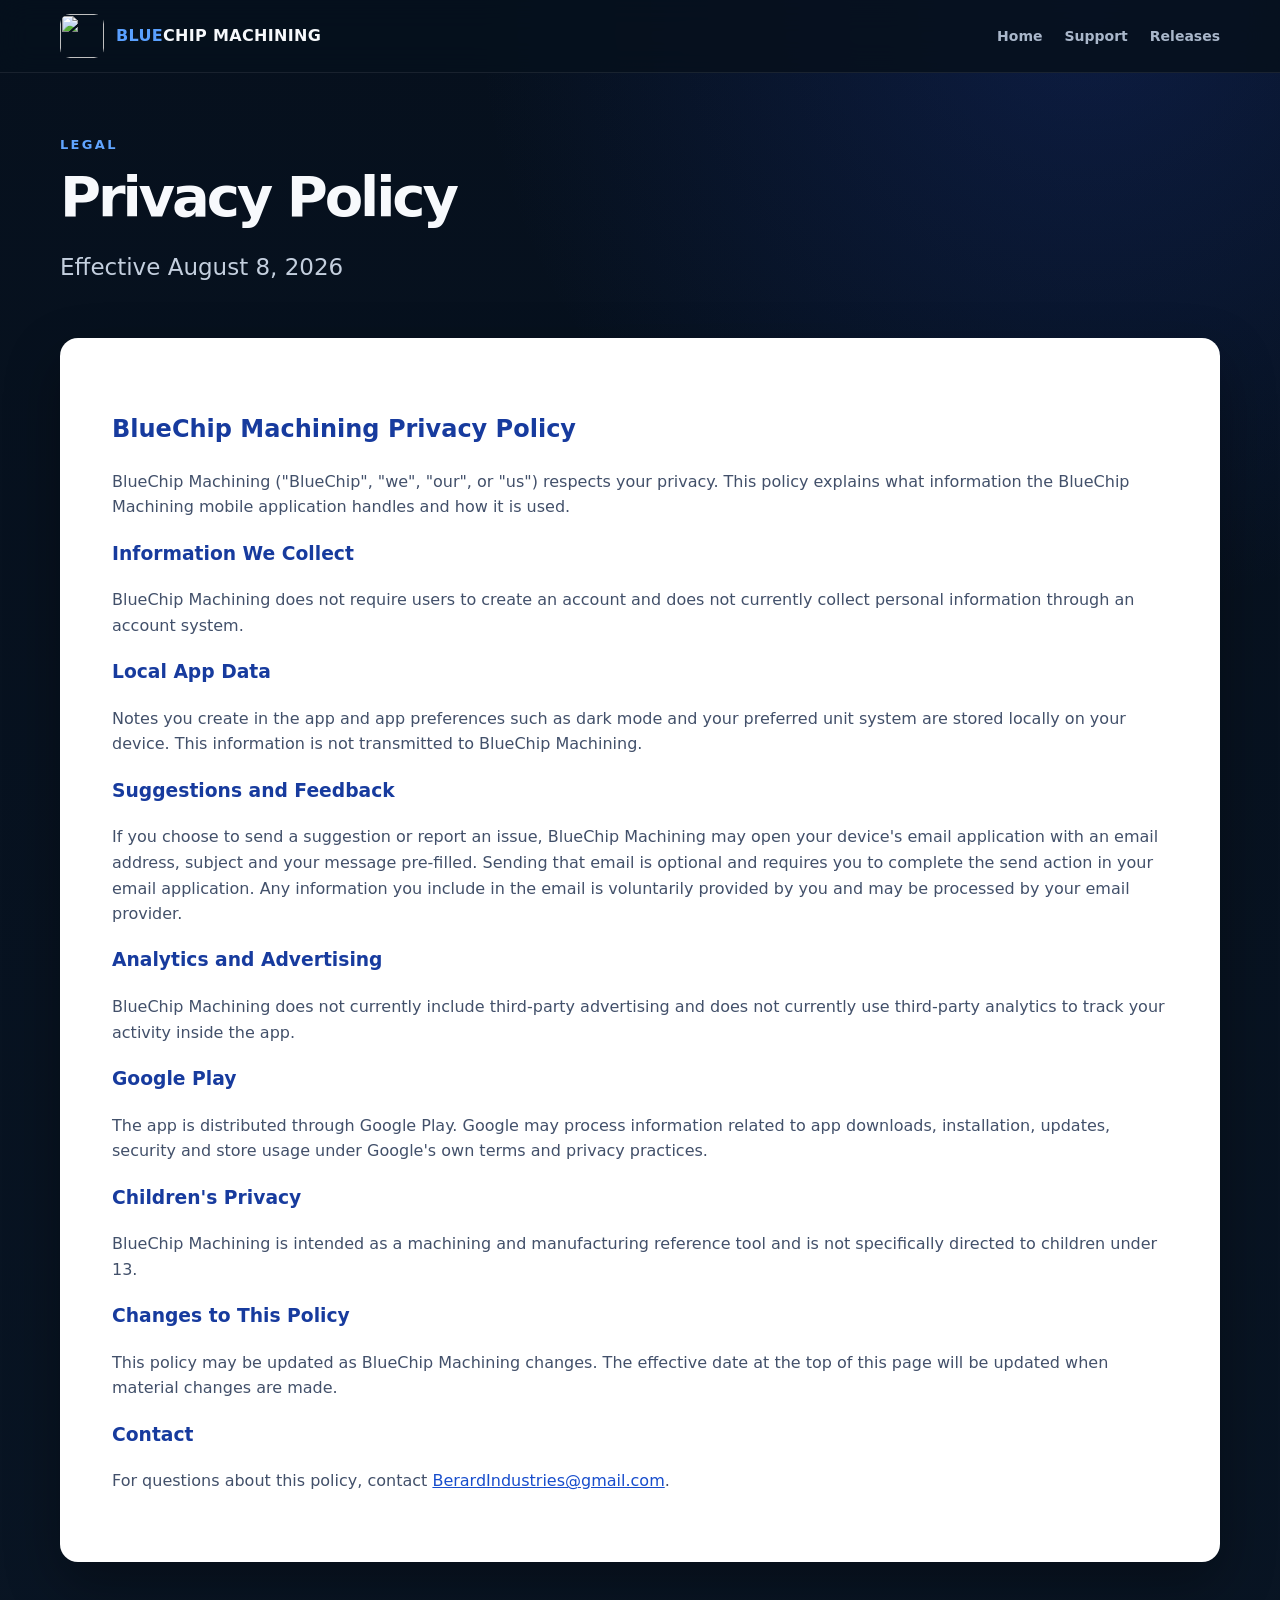
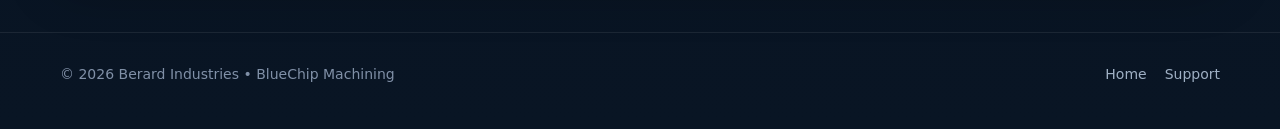
==== privacy.html @ 2d5980c6 "Add files via upload" ====
<!doctype html>
<html lang="en"><head><meta charset="utf-8"><meta name="viewport" content="width=device-width,initial-scale=1"><title>Privacy Policy | BlueChip Machining</title><link rel="icon" href="assets/icon.png"><link rel="stylesheet" href="style.css"></head>
<body>
<nav class="nav"><div class="container nav-inner"><a class="brand" href="index.html"><img src="assets/icon.png" alt=""><span><b>BLUE</b>CHIP MACHINING</span></a><div class="nav-links"><a href="index.html">Home</a><a href="support.html">Support</a><a href="releases.html">Releases</a></div></div></nav>
<header class="page-header"><div class="container"><div class="eyebrow">LEGAL</div><h1>Privacy Policy</h1><p class="lead">Effective August 8, 2026</p></div></header>
<main class="container"><article class="paper">
<h2>BlueChip Machining Privacy Policy</h2>
<p>BlueChip Machining ("BlueChip", "we", "our", or "us") respects your privacy. This policy explains what information the BlueChip Machining mobile application handles and how it is used.</p>
<h3>Information We Collect</h3>
<p>BlueChip Machining does not require users to create an account and does not currently collect personal information through an account system.</p>
<h3>Local App Data</h3>
<p>Notes you create in the app and app preferences such as dark mode and your preferred unit system are stored locally on your device. This information is not transmitted to BlueChip Machining.</p>
<h3>Suggestions and Feedback</h3>
<p>If you choose to send a suggestion or report an issue, BlueChip Machining may open your device's email application with an email address, subject and your message pre-filled. Sending that email is optional and requires you to complete the send action in your email application. Any information you include in the email is voluntarily provided by you and may be processed by your email provider.</p>
<h3>Analytics and Advertising</h3>
<p>BlueChip Machining does not currently include third-party advertising and does not currently use third-party analytics to track your activity inside the app.</p>
<h3>Google Play</h3>
<p>The app is distributed through Google Play. Google may process information related to app downloads, installation, updates, security and store usage under Google's own terms and privacy practices.</p>
<h3>Children's Privacy</h3>
<p>BlueChip Machining is intended as a machining and manufacturing reference tool and is not specifically directed to children under 13.</p>
<h3>Changes to This Policy</h3>
<p>This policy may be updated as BlueChip Machining changes. The effective date at the top of this page will be updated when material changes are made.</p>
<h3>Contact</h3>
<p>For questions about this policy, contact <a href="mailto:BerardIndustries@gmail.com">BerardIndustries@gmail.com</a>.</p>
</article></main>
<footer class="footer"><div class="container footer-inner"><div>© 2026 Berard Industries • BlueChip Machining</div><div class="footer-links"><a href="index.html">Home</a><a href="support.html">Support</a></div></div></footer>
</body></html>
---- style.css ----
:root{
  --bg:#07111f;
  --bg2:#0b1728;
  --panel:#101f34;
  --panel2:#14263d;
  --line:#294463;
  --blue:#2448c4;
  --blue2:#3b82f6;
  --text:#f7f9fc;
  --muted:#a9b7ca;
  --white:#ffffff;
  --shadow:0 22px 55px rgba(0,0,0,.32);
}
*{box-sizing:border-box}
html{scroll-behavior:smooth}
body{
  margin:0;
  font-family:Inter,ui-sans-serif,system-ui,-apple-system,BlinkMacSystemFont,"Segoe UI",sans-serif;
  color:var(--text);
  background:
    radial-gradient(circle at 85% 0%,rgba(36,72,196,.22),transparent 30%),
    linear-gradient(180deg,#06101d 0%,#091524 100%);
  line-height:1.6;
}
a{color:inherit}
.container{width:min(1160px,calc(100% - 36px));margin:auto}
.nav{
  position:sticky;top:0;z-index:50;
  background:rgba(6,16,29,.88);backdrop-filter:blur(15px);
  border-bottom:1px solid rgba(255,255,255,.08)
}
.nav-inner{height:72px;display:flex;align-items:center;justify-content:space-between;gap:24px}
.brand{display:flex;align-items:center;gap:12px;text-decoration:none;font-weight:900;letter-spacing:.02em}
.brand img{width:44px;height:44px;border-radius:10px}
.brand span b{color:#5aa0ff}
.nav-links{display:flex;gap:22px;align-items:center}
.nav-links a{text-decoration:none;color:var(--muted);font-weight:700;font-size:14px}
.nav-links a:hover{color:white}
.hero{padding:80px 0 58px}
.hero-grid{display:grid;grid-template-columns:1.08fr .92fr;gap:62px;align-items:center}
.eyebrow{font-size:13px;letter-spacing:.18em;text-transform:uppercase;font-weight:900;color:#61a5ff}
h1{font-size:clamp(48px,7vw,86px);line-height:.98;margin:14px 0 24px;letter-spacing:-.055em}
h1 span{color:#4e8cff}
.lead{font-size:clamp(18px,2vw,23px);color:#c4cfde;max-width:700px}
.hero-actions{display:flex;gap:14px;flex-wrap:wrap;margin-top:32px}
.btn{
  display:inline-flex;align-items:center;justify-content:center;
  min-height:48px;padding:0 20px;border-radius:10px;
  text-decoration:none;font-weight:900;border:1px solid transparent
}
.btn-primary{background:linear-gradient(135deg,#2b4fc6,#347cf0);box-shadow:0 12px 28px rgba(52,124,240,.2)}
.btn-secondary{border-color:#35516e;background:#0d1b2c;color:#d7e0eb}
.hero-card{
  border:1px solid #26435f;background:linear-gradient(160deg,#102137,#0c192a);
  border-radius:24px;padding:20px;box-shadow:var(--shadow);position:relative;overflow:hidden
}
.hero-card:after{
  content:"";position:absolute;width:180px;height:180px;border-radius:50%;
  background:#245be3;filter:blur(80px);opacity:.18;right:-40px;top:-30px
}
.hero-card img{width:100%;display:block;border-radius:16px;position:relative;z-index:2}
.section{padding:76px 0}
.section.alt{background:rgba(255,255,255,.025);border-top:1px solid rgba(255,255,255,.05);border-bottom:1px solid rgba(255,255,255,.05)}
.section-title{max-width:760px;margin-bottom:34px}
.section-title h2{font-size:clamp(32px,5vw,50px);line-height:1.08;margin:5px 0 12px;letter-spacing:-.035em}
.section-title p{color:var(--muted);font-size:18px;margin:0}
.feature-grid{display:grid;grid-template-columns:repeat(4,1fr);gap:16px}
.feature{
  background:linear-gradient(165deg,#13243a,#0d1a2b);border:1px solid #29415c;border-radius:17px;
  padding:24px;min-height:215px
}
.feature-icon{
  width:46px;height:46px;border-radius:11px;display:flex;align-items:center;justify-content:center;
  background:linear-gradient(135deg,#2648bc,#3269de);font-size:23px;margin-bottom:18px
}
.feature h3{margin:0 0 8px;font-size:19px}
.feature p{margin:0;color:var(--muted);font-size:15px}
.screens-grid{display:grid;grid-template-columns:repeat(3,1fr);gap:20px}
.shot{
  padding:10px;background:#0c1929;border:1px solid #273f59;border-radius:22px;box-shadow:var(--shadow);
  overflow:hidden
}
.shot img{width:100%;display:block;border-radius:14px}
.story-grid{display:grid;grid-template-columns:1fr 1fr;gap:30px}
.story{
  padding:30px;background:#0e1d30;border:1px solid #28425f;border-radius:19px
}
.story h3{font-size:24px;margin-top:0}
.story p{color:var(--muted)}
.cta{
  background:linear-gradient(135deg,#173f9c,#245bd6 58%,#1c376e);
  border-radius:24px;padding:42px;display:flex;align-items:center;justify-content:space-between;gap:26px
}
.cta h2{font-size:34px;margin:0 0 6px}
.cta p{margin:0;color:#dce8ff}
.page-header{padding:62px 0 30px}
.page-header h1{font-size:56px}
.paper{
  background:#fff;color:#172033;border-radius:18px;padding:clamp(24px,5vw,52px);
  box-shadow:var(--shadow);margin-bottom:70px
}
.paper h2,.paper h3{color:#173b9e}
.paper p,.paper li{color:#42506a}
.paper a{color:#174dcc}
.release{border-left:4px solid #397cff;padding:10px 0 10px 20px;margin:26px 0}
.footer{border-top:1px solid rgba(255,255,255,.08);padding:30px 0 44px;color:#8090a7;font-size:14px}
.footer-inner{display:flex;justify-content:space-between;gap:20px;flex-wrap:wrap}
.footer-links{display:flex;gap:18px;flex-wrap:wrap}
.footer a{text-decoration:none;color:#9fb0c4}
.small{font-size:14px;color:var(--muted)}
@media(max-width:900px){
  .hero-grid,.story-grid{grid-template-columns:1fr}
  .feature-grid{grid-template-columns:repeat(2,1fr)}
  .screens-grid{grid-template-columns:repeat(2,1fr)}
  .hero-card{max-width:650px}
}
@media(max-width:650px){
  .nav-links{display:none}
  .hero{padding-top:54px}
  .feature-grid,.screens-grid{grid-template-columns:1fr}
  .cta{align-items:flex-start;flex-direction:column;padding:30px}
  .page-header h1{font-size:44px}
}
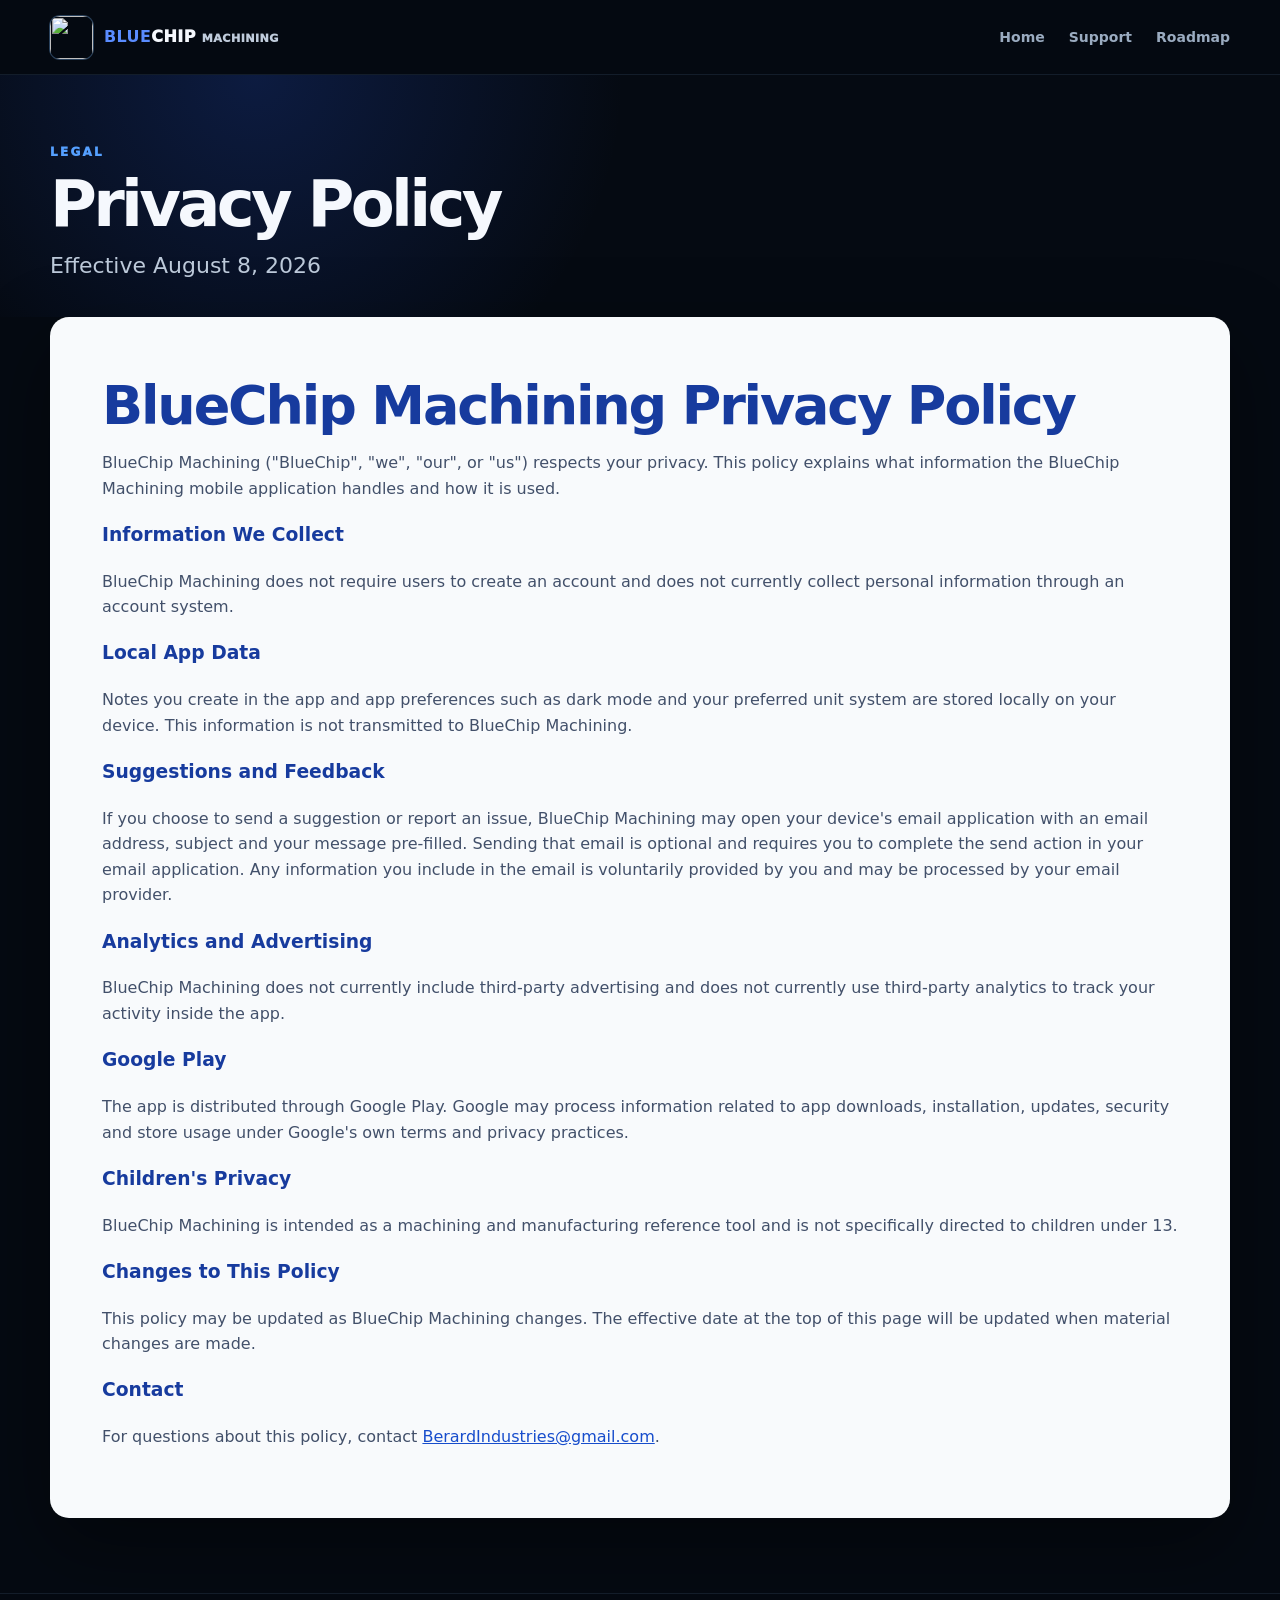
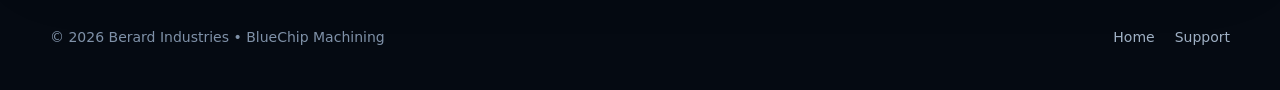
==== commit 97e7bde8: "Add files via upload" ====
--- a/privacy.html
+++ b/privacy.html
@@ -1,7 +1,7 @@
 <!doctype html>
-<html lang="en"><head><meta charset="utf-8"><meta name="viewport" content="width=device-width,initial-scale=1"><title>Privacy Policy | BlueChip Machining</title><link rel="icon" href="assets/icon.png"><link rel="stylesheet" href="style.css"></head>
+<html lang="en"><head><meta charset="utf-8"><meta name="viewport" content="width=device-width,initial-scale=1"><meta name="theme-color" content="#050a12"><title>Privacy Policy | BlueChip Machining</title><link rel="icon" href="assets/bluechip-icon.webp"><link rel="stylesheet" href="style.css"></head>
 <body>
-<nav class="nav"><div class="container nav-inner"><a class="brand" href="index.html"><img src="assets/icon.png" alt=""><span><b>BLUE</b>CHIP MACHINING</span></a><div class="nav-links"><a href="index.html">Home</a><a href="support.html">Support</a><a href="releases.html">Releases</a></div></div></nav>
+<nav class="nav"><div class="container nav-inner"><a class="brand" href="index.html"><img src="assets/bluechip-icon.webp" alt=""><span><b>BLUE</b>CHIP <em>MACHINING</em></span></a><div class="nav-links"><a href="index.html">Home</a><a href="support.html">Support</a><a href="releases.html">Roadmap</a></div></div></nav>
 <header class="page-header"><div class="container"><div class="eyebrow">LEGAL</div><h1>Privacy Policy</h1><p class="lead">Effective August 8, 2026</p></div></header>
 <main class="container"><article class="paper">
 <h2>BlueChip Machining Privacy Policy</h2>
@@ -24,4 +24,4 @@
 <p>For questions about this policy, contact <a href="mailto:BerardIndustries@gmail.com">BerardIndustries@gmail.com</a>.</p>
 </article></main>
 <footer class="footer"><div class="container footer-inner"><div>© 2026 Berard Industries • BlueChip Machining</div><div class="footer-links"><a href="index.html">Home</a><a href="support.html">Support</a></div></div></footer>
-</body></html>+</body></html>
--- a/style.css
+++ b/style.css
@@ -1,124 +1,4 @@
-
-:root{
-  --bg:#07111f;
-  --bg2:#0b1728;
-  --panel:#101f34;
-  --panel2:#14263d;
-  --line:#294463;
-  --blue:#2448c4;
-  --blue2:#3b82f6;
-  --text:#f7f9fc;
-  --muted:#a9b7ca;
-  --white:#ffffff;
-  --shadow:0 22px 55px rgba(0,0,0,.32);
-}
-*{box-sizing:border-box}
-html{scroll-behavior:smooth}
-body{
-  margin:0;
-  font-family:Inter,ui-sans-serif,system-ui,-apple-system,BlinkMacSystemFont,"Segoe UI",sans-serif;
-  color:var(--text);
-  background:
-    radial-gradient(circle at 85% 0%,rgba(36,72,196,.22),transparent 30%),
-    linear-gradient(180deg,#06101d 0%,#091524 100%);
-  line-height:1.6;
-}
-a{color:inherit}
-.container{width:min(1160px,calc(100% - 36px));margin:auto}
-.nav{
-  position:sticky;top:0;z-index:50;
-  background:rgba(6,16,29,.88);backdrop-filter:blur(15px);
-  border-bottom:1px solid rgba(255,255,255,.08)
-}
-.nav-inner{height:72px;display:flex;align-items:center;justify-content:space-between;gap:24px}
-.brand{display:flex;align-items:center;gap:12px;text-decoration:none;font-weight:900;letter-spacing:.02em}
-.brand img{width:44px;height:44px;border-radius:10px}
-.brand span b{color:#5aa0ff}
-.nav-links{display:flex;gap:22px;align-items:center}
-.nav-links a{text-decoration:none;color:var(--muted);font-weight:700;font-size:14px}
-.nav-links a:hover{color:white}
-.hero{padding:80px 0 58px}
-.hero-grid{display:grid;grid-template-columns:1.08fr .92fr;gap:62px;align-items:center}
-.eyebrow{font-size:13px;letter-spacing:.18em;text-transform:uppercase;font-weight:900;color:#61a5ff}
-h1{font-size:clamp(48px,7vw,86px);line-height:.98;margin:14px 0 24px;letter-spacing:-.055em}
-h1 span{color:#4e8cff}
-.lead{font-size:clamp(18px,2vw,23px);color:#c4cfde;max-width:700px}
-.hero-actions{display:flex;gap:14px;flex-wrap:wrap;margin-top:32px}
-.btn{
-  display:inline-flex;align-items:center;justify-content:center;
-  min-height:48px;padding:0 20px;border-radius:10px;
-  text-decoration:none;font-weight:900;border:1px solid transparent
-}
-.btn-primary{background:linear-gradient(135deg,#2b4fc6,#347cf0);box-shadow:0 12px 28px rgba(52,124,240,.2)}
-.btn-secondary{border-color:#35516e;background:#0d1b2c;color:#d7e0eb}
-.hero-card{
-  border:1px solid #26435f;background:linear-gradient(160deg,#102137,#0c192a);
-  border-radius:24px;padding:20px;box-shadow:var(--shadow);position:relative;overflow:hidden
-}
-.hero-card:after{
-  content:"";position:absolute;width:180px;height:180px;border-radius:50%;
-  background:#245be3;filter:blur(80px);opacity:.18;right:-40px;top:-30px
-}
-.hero-card img{width:100%;display:block;border-radius:16px;position:relative;z-index:2}
-.section{padding:76px 0}
-.section.alt{background:rgba(255,255,255,.025);border-top:1px solid rgba(255,255,255,.05);border-bottom:1px solid rgba(255,255,255,.05)}
-.section-title{max-width:760px;margin-bottom:34px}
-.section-title h2{font-size:clamp(32px,5vw,50px);line-height:1.08;margin:5px 0 12px;letter-spacing:-.035em}
-.section-title p{color:var(--muted);font-size:18px;margin:0}
-.feature-grid{display:grid;grid-template-columns:repeat(4,1fr);gap:16px}
-.feature{
-  background:linear-gradient(165deg,#13243a,#0d1a2b);border:1px solid #29415c;border-radius:17px;
-  padding:24px;min-height:215px
-}
-.feature-icon{
-  width:46px;height:46px;border-radius:11px;display:flex;align-items:center;justify-content:center;
-  background:linear-gradient(135deg,#2648bc,#3269de);font-size:23px;margin-bottom:18px
-}
-.feature h3{margin:0 0 8px;font-size:19px}
-.feature p{margin:0;color:var(--muted);font-size:15px}
-.screens-grid{display:grid;grid-template-columns:repeat(3,1fr);gap:20px}
-.shot{
-  padding:10px;background:#0c1929;border:1px solid #273f59;border-radius:22px;box-shadow:var(--shadow);
-  overflow:hidden
-}
-.shot img{width:100%;display:block;border-radius:14px}
-.story-grid{display:grid;grid-template-columns:1fr 1fr;gap:30px}
-.story{
-  padding:30px;background:#0e1d30;border:1px solid #28425f;border-radius:19px
-}
-.story h3{font-size:24px;margin-top:0}
-.story p{color:var(--muted)}
-.cta{
-  background:linear-gradient(135deg,#173f9c,#245bd6 58%,#1c376e);
-  border-radius:24px;padding:42px;display:flex;align-items:center;justify-content:space-between;gap:26px
-}
-.cta h2{font-size:34px;margin:0 0 6px}
-.cta p{margin:0;color:#dce8ff}
-.page-header{padding:62px 0 30px}
-.page-header h1{font-size:56px}
-.paper{
-  background:#fff;color:#172033;border-radius:18px;padding:clamp(24px,5vw,52px);
-  box-shadow:var(--shadow);margin-bottom:70px
-}
-.paper h2,.paper h3{color:#173b9e}
-.paper p,.paper li{color:#42506a}
-.paper a{color:#174dcc}
-.release{border-left:4px solid #397cff;padding:10px 0 10px 20px;margin:26px 0}
-.footer{border-top:1px solid rgba(255,255,255,.08);padding:30px 0 44px;color:#8090a7;font-size:14px}
-.footer-inner{display:flex;justify-content:space-between;gap:20px;flex-wrap:wrap}
-.footer-links{display:flex;gap:18px;flex-wrap:wrap}
-.footer a{text-decoration:none;color:#9fb0c4}
-.small{font-size:14px;color:var(--muted)}
-@media(max-width:900px){
-  .hero-grid,.story-grid{grid-template-columns:1fr}
-  .feature-grid{grid-template-columns:repeat(2,1fr)}
-  .screens-grid{grid-template-columns:repeat(2,1fr)}
-  .hero-card{max-width:650px}
-}
-@media(max-width:650px){
-  .nav-links{display:none}
-  .hero{padding-top:54px}
-  .feature-grid,.screens-grid{grid-template-columns:1fr}
-  .cta{align-items:flex-start;flex-direction:column;padding:30px}
-  .page-header h1{font-size:44px}
-}
+:root{--bg:#050a12;--panel:#0c1727;--panel2:#101e31;--line:#203751;--blue:#2759e6;--blue2:#55a0ff;--orange:#ff7a1a;--text:#f5f8fd;--muted:#9aabc0;--shadow:0 28px 80px rgba(0,0,0,.42)}
+*{box-sizing:border-box}html{scroll-behavior:smooth}body{margin:0;font-family:Inter,ui-sans-serif,system-ui,-apple-system,BlinkMacSystemFont,"Segoe UI",sans-serif;color:var(--text);background:var(--bg);line-height:1.6}a{color:inherit}.container{width:min(1180px,calc(100% - 40px));margin:auto}.nav{position:sticky;top:0;z-index:50;background:rgba(5,10,18,.82);backdrop-filter:blur(18px);border-bottom:1px solid rgba(112,151,198,.14)}.nav-inner{min-height:74px;display:flex;align-items:center;justify-content:space-between;gap:24px}.brand{display:flex;align-items:center;gap:11px;text-decoration:none;font-weight:950;letter-spacing:.025em}.brand img{width:43px;height:43px;border-radius:10px;box-shadow:0 0 0 1px #29415c}.brand b{color:#5a8cff}.brand em{font-size:.7em;font-style:normal;color:#c0ccdc}.nav-links{display:flex;gap:24px;align-items:center}.nav-links a{text-decoration:none;color:var(--muted);font-weight:750;font-size:14px}.nav-links a:hover{color:#fff}.hero{position:relative;overflow:hidden;padding:92px 0 70px;background:radial-gradient(circle at 50% -10%,rgba(37,89,230,.34),transparent 35%),linear-gradient(180deg,#07101e 0%,#050a12 90%)}.hero:after{content:"";position:absolute;inset:auto 0 0;height:190px;background:linear-gradient(transparent,var(--bg));pointer-events:none}.blueprint-lines{position:absolute;inset:0;opacity:.17;background-image:linear-gradient(rgba(70,132,207,.25) 1px,transparent 1px),linear-gradient(90deg,rgba(70,132,207,.25) 1px,transparent 1px);background-size:52px 52px;mask-image:linear-gradient(to bottom,#000,transparent 85%)}.hero-copy{position:relative;z-index:2;text-align:center}.status{display:inline-flex;align-items:center;gap:9px;padding:7px 12px;border:1px solid #234365;border-radius:99px;background:rgba(12,26,45,.86);color:#b8c9dc;font-weight:800;font-size:12px;letter-spacing:.11em;text-transform:uppercase}.status span{width:7px;height:7px;border-radius:50%;background:var(--orange);box-shadow:0 0 14px rgba(255,122,26,.8)}h1{font-size:clamp(50px,7.5vw,92px);line-height:.96;margin:24px 0;letter-spacing:-.058em}h1 span{background:linear-gradient(90deg,#477fff,#7eb9ff);-webkit-background-clip:text;background-clip:text;color:transparent}.lead{font-size:clamp(18px,2vw,22px);color:#bcc9d9;max-width:820px;margin:0 auto}.hero-actions{display:flex;gap:13px;justify-content:center;flex-wrap:wrap;margin-top:32px}.btn{display:inline-flex;align-items:center;justify-content:center;gap:10px;min-height:50px;padding:0 21px;border-radius:11px;text-decoration:none;font-weight:900;border:1px solid transparent;transition:.2s transform,.2s border-color,.2s background}.btn:hover{transform:translateY(-2px)}.btn-primary{background:linear-gradient(135deg,#2a54d5,#3279f0);box-shadow:0 14px 30px rgba(39,89,230,.28)}.btn-primary span{font-size:20px}.btn-secondary{border-color:#31506e;background:#0b1829;color:#dbe6f3}.hero-meta{display:flex;gap:24px;justify-content:center;flex-wrap:wrap;margin:25px 0 48px;color:#879ab1;font-size:13px;font-weight:700}.hero-meta span:before{content:"";display:inline-block;width:4px;height:4px;margin:0 9px 3px 0;border-radius:50%;background:var(--orange)}.hero-visual{position:relative;z-index:2}.hero-visual img{width:100%;display:block;border-radius:25px;border:1px solid #2a4767;box-shadow:var(--shadow)}.section{padding:92px 0}.section-heading{display:flex;align-items:end;justify-content:space-between;gap:50px;margin-bottom:42px}.section-heading>div{max-width:670px}.section-heading>p{max-width:440px;margin:0;color:var(--muted);font-size:17px}.eyebrow{font-size:12px;letter-spacing:.19em;text-transform:uppercase;font-weight:950;color:var(--blue2)}h2{font-size:clamp(34px,5vw,54px);line-height:1.04;letter-spacing:-.04em;margin:9px 0 0}.feature-grid{display:grid;grid-template-columns:repeat(4,1fr);gap:16px}.feature{position:relative;overflow:hidden;background:linear-gradient(155deg,var(--panel2),#091321);border:1px solid var(--line);border-radius:19px;padding:25px;min-height:250px}.feature:hover{border-color:#345d89}.feature-wide{grid-column:span 2}.feature-number{position:absolute;right:18px;top:13px;color:rgba(116,157,206,.25);font-size:12px;font-weight:900;letter-spacing:.15em}.feature-icon{width:46px;height:46px;display:grid;place-items:center;border-radius:10px;background:linear-gradient(145deg,#244bc3,#2e6dea);border:1px solid #477bea;font-weight:950;font-size:19px;box-shadow:0 10px 25px rgba(29,76,200,.22)}.groove-icon{font-size:28px}.feature h3{font-size:20px;margin:20px 0 7px}.feature p{margin:0;color:var(--muted);font-size:15px}.tag-row{display:flex;gap:7px;flex-wrap:wrap;margin-top:20px}.tag-row span{padding:5px 9px;border:1px solid #294662;border-radius:6px;color:#aec1d6;background:#091728;font-size:11px;font-weight:800}.showcase-section{background:radial-gradient(circle at 80% 50%,rgba(38,86,221,.18),transparent 32%),#07101b;border-block:1px solid rgba(102,145,193,.13)}.showcase-grid{display:grid;grid-template-columns:.9fr 1.1fr;gap:84px;align-items:center}.showcase-copy p{color:var(--muted);font-size:18px}.check-list{list-style:none;padding:0;margin:28px 0}.check-list li{padding:9px 0;color:#d4dfeb}.check-list span{color:var(--orange);font-weight:950;margin-right:10px}.text-link{color:#69a8ff;text-underline-offset:5px;font-weight:850}.app-poster{max-width:560px;margin-left:auto;padding:10px;background:#0b1929;border:1px solid #2a4764;border-radius:25px;box-shadow:var(--shadow)}.app-poster img{width:100%;display:block;border-radius:16px}.promo-section{background:linear-gradient(180deg,#050a12,#07101a)}.section-heading.compact{margin-bottom:30px}.promo-frame{padding:10px;background:#0b1725;border:1px solid #203b59;border-radius:24px;box-shadow:var(--shadow)}.promo-frame img{width:100%;display:block;border-radius:15px}.tool-marquee{display:flex;gap:18px;align-items:center;justify-content:center;flex-wrap:wrap;margin-bottom:42px;color:#7489a1;font-size:11px;font-weight:950;letter-spacing:.12em}.tool-marquee i{width:5px;height:5px;border-radius:50%;background:var(--orange)}.cta{display:grid;grid-template-columns:auto 1fr auto;align-items:center;gap:27px;background:linear-gradient(120deg,#142d77,#2153d4 56%,#17397c);border:1px solid #477aed;border-radius:24px;padding:38px;box-shadow:0 24px 70px rgba(24,65,173,.28)}.cta>img{width:82px;height:82px;border-radius:18px}.cta h2{font-size:34px;margin:4px 0 5px}.cta p{margin:0;color:#d6e3ff;max-width:690px}.cta .eyebrow{color:#a9c8ff}.btn-light{background:#fff;color:#102451;white-space:nowrap}.page-header{position:relative;padding:68px 0 34px;background:radial-gradient(circle at 20% 0%,rgba(39,89,230,.22),transparent 35%)}.page-header h1{font-size:clamp(44px,6vw,64px);margin:12px 0}.page-header .lead{margin:0;max-width:700px}.paper{background:#f8fafc;color:#172033;border-radius:19px;padding:clamp(25px,5vw,52px);box-shadow:var(--shadow);margin-bottom:75px}.paper h2,.paper h3{color:#173b9e}.paper p,.paper li{color:#42506a}.paper a{color:#174dcc}.release{border-left:4px solid #397cff;padding:10px 0 10px 22px;margin:25px 0}.release+.release{margin-top:38px}.story-grid{display:grid;grid-template-columns:1fr 1fr;gap:18px}.story{padding:30px;background:var(--panel);border:1px solid var(--line);border-radius:19px}.story h3{font-size:24px;margin-top:0}.story p{color:var(--muted)}.small{font-size:14px;color:var(--muted)}.footer{border-top:1px solid rgba(116,151,190,.14);padding:32px 0 42px;color:#7f91a8;font-size:14px}.footer-inner{display:flex;justify-content:space-between;align-items:center;gap:24px;flex-wrap:wrap}.footer-brand{display:flex;align-items:center;gap:11px}.footer-brand img{width:38px;height:38px;border-radius:9px}.footer-brand strong,.footer-brand span{display:block}.footer-brand strong{color:#cdd8e5}.footer-brand span{font-size:12px}.footer-links{display:flex;gap:20px;flex-wrap:wrap}.footer a{text-decoration:none;color:#9fb0c4}
+@media(max-width:920px){.feature-grid{grid-template-columns:repeat(2,1fr)}.showcase-grid{grid-template-columns:1fr;gap:45px}.app-poster{margin:auto}.section-heading{align-items:start;flex-direction:column;gap:14px}.cta{grid-template-columns:auto 1fr}.cta .btn{grid-column:1/-1}.brand em{display:none}}
+@media(max-width:650px){.container{width:min(100% - 26px,1180px)}.nav-inner{min-height:66px}.brand span{font-size:13px}.brand img{width:38px;height:38px}.nav-links{gap:15px;overflow:auto}.nav-links a:nth-child(-n+2){display:none}.hero{padding-top:62px}.hero-meta{gap:8px 16px}.hero-visual img{border-radius:15px}.section{padding:67px 0}.feature-grid{grid-template-columns:1fr}.feature-wide{grid-column:auto}.feature{min-height:0}.cta{grid-template-columns:1fr;padding:28px}.cta>img{width:66px;height:66px}.story-grid{grid-template-columns:1fr}.paper{border-radius:14px}.page-header{padding-top:52px}}
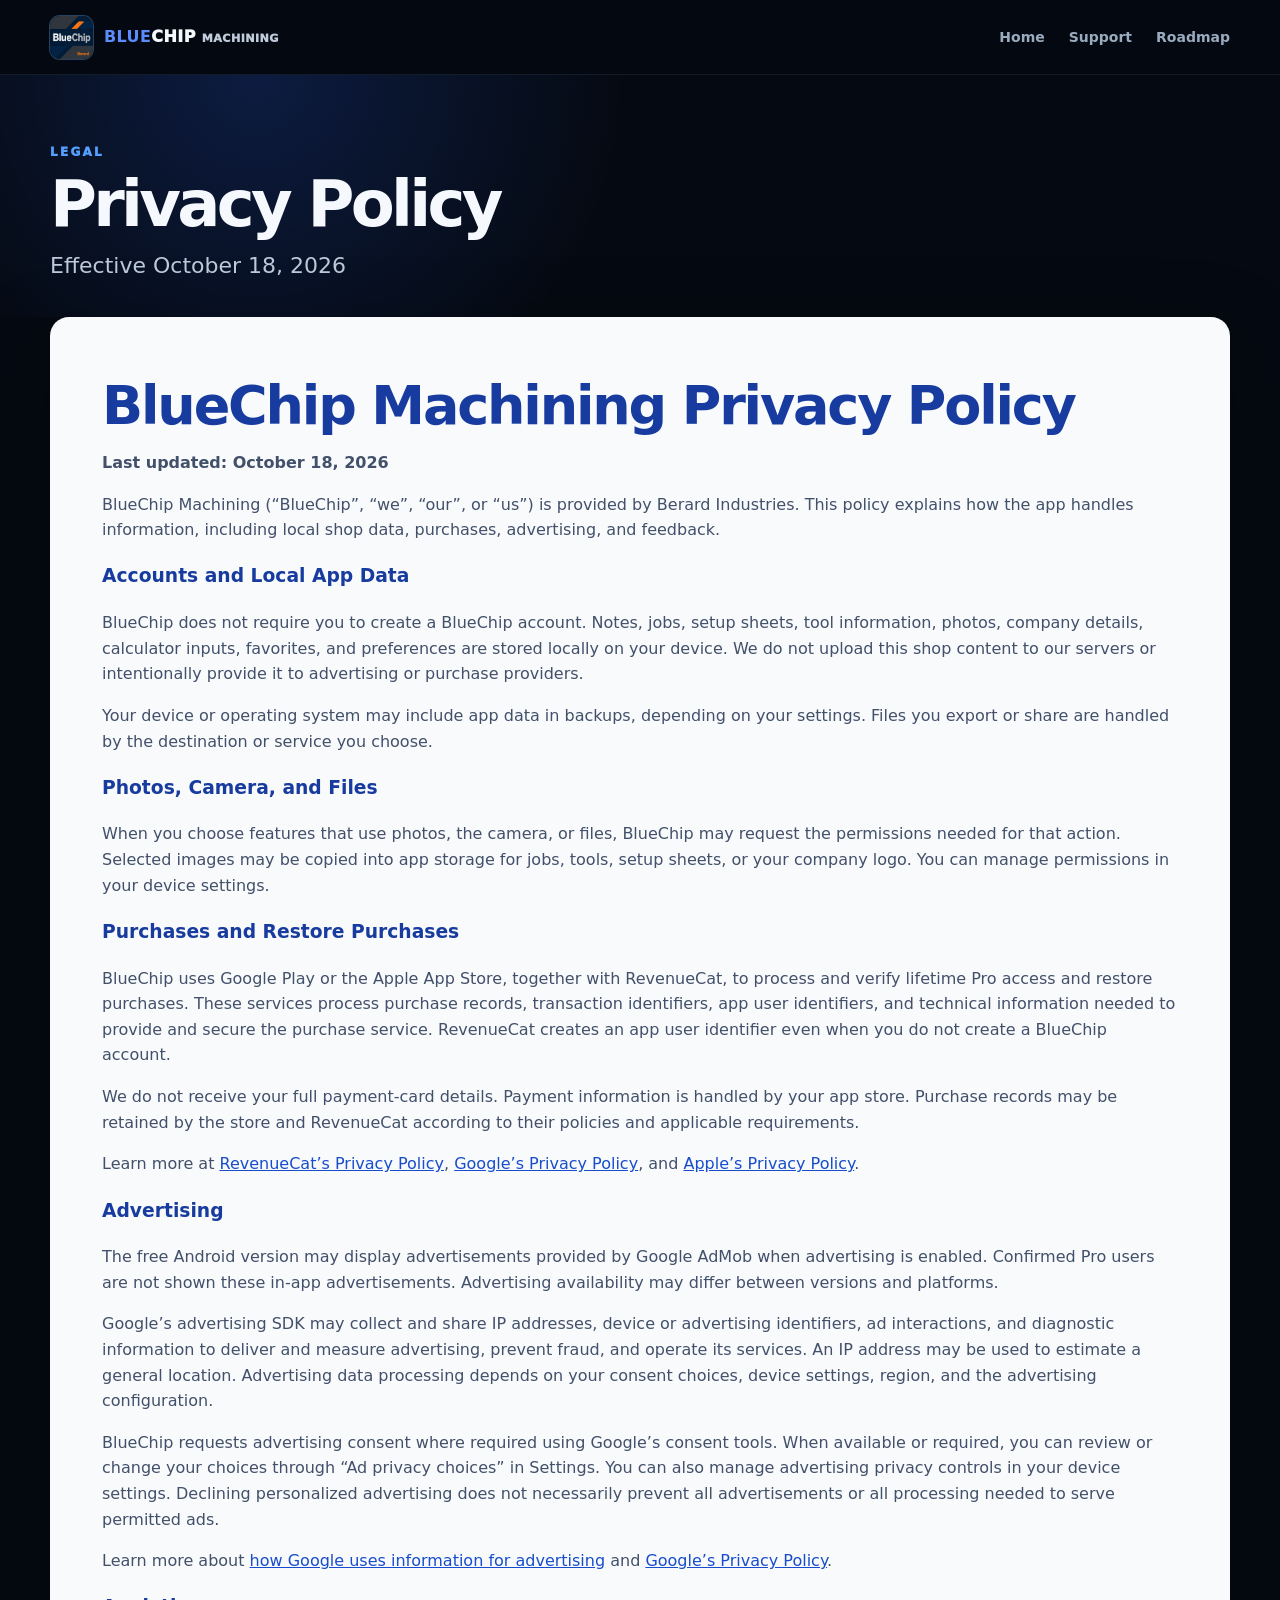
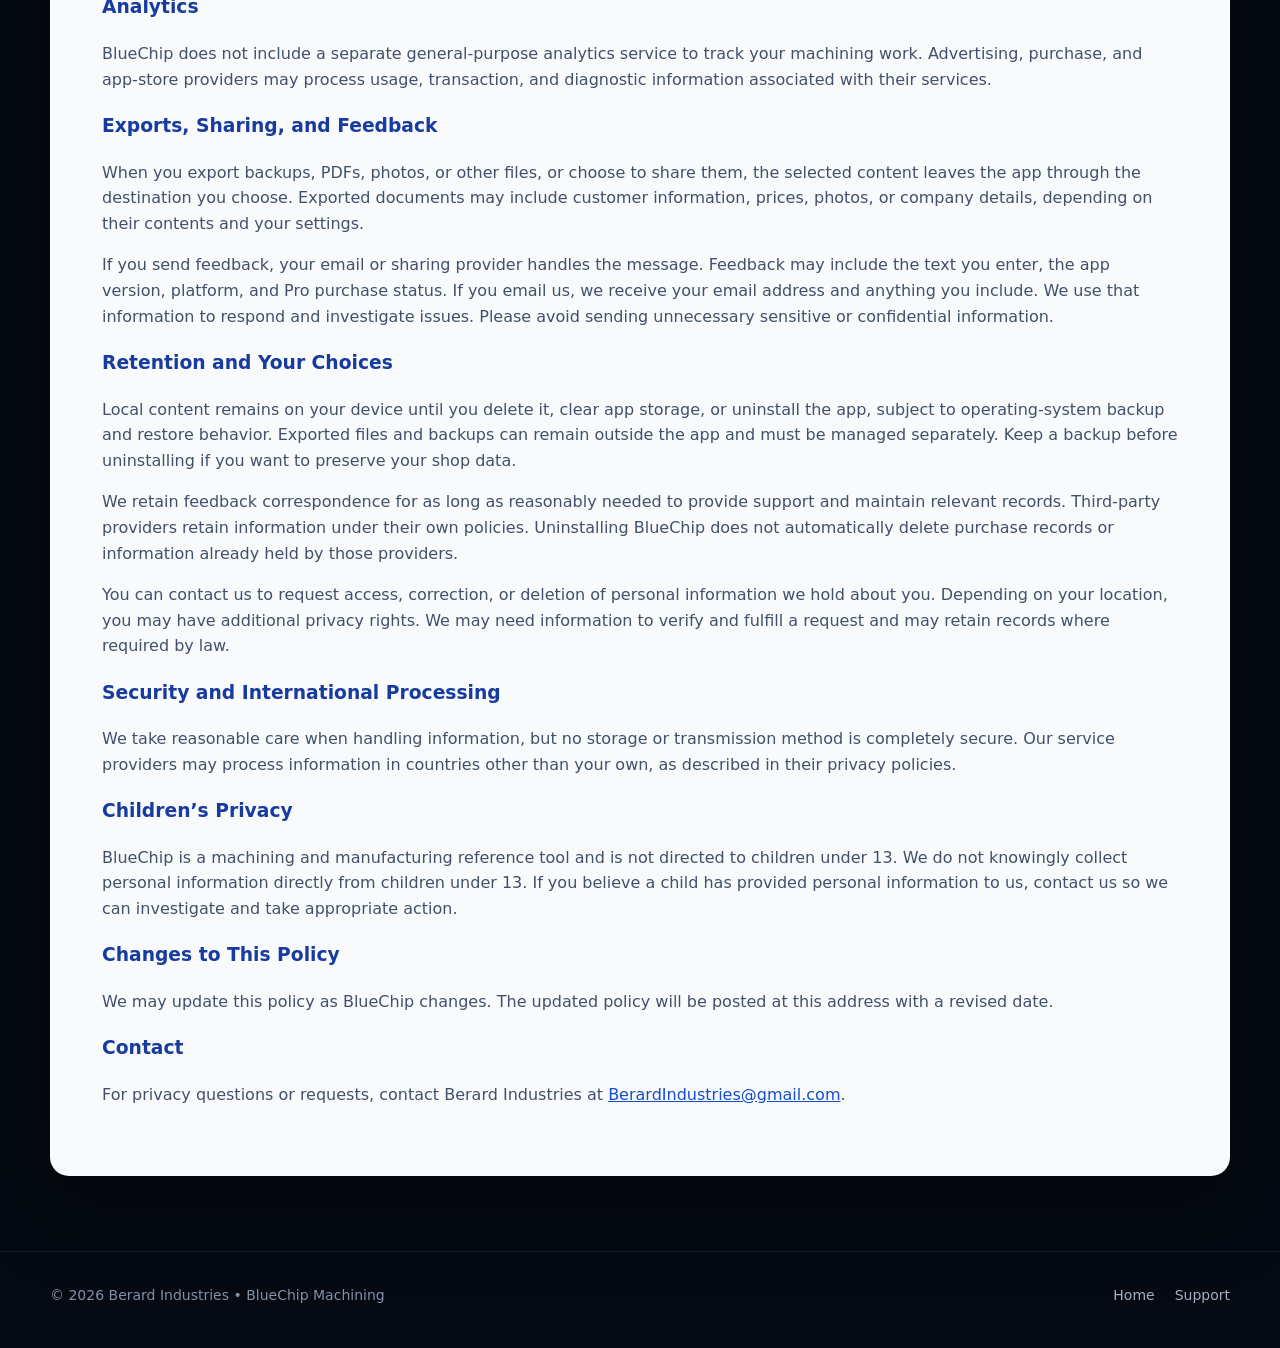
==== commit e999f945: "Update privacy.html" ====
--- a/privacy.html
+++ b/privacy.html
@@ -2,26 +2,53 @@
 <html lang="en"><head><meta charset="utf-8"><meta name="viewport" content="width=device-width,initial-scale=1"><meta name="theme-color" content="#050a12"><title>Privacy Policy | BlueChip Machining</title><link rel="icon" href="assets/bluechip-icon.webp"><link rel="stylesheet" href="style.css"></head>
 <body>
 <nav class="nav"><div class="container nav-inner"><a class="brand" href="index.html"><img src="assets/bluechip-icon.webp" alt=""><span><b>BLUE</b>CHIP <em>MACHINING</em></span></a><div class="nav-links"><a href="index.html">Home</a><a href="support.html">Support</a><a href="releases.html">Roadmap</a></div></div></nav>
-<header class="page-header"><div class="container"><div class="eyebrow">LEGAL</div><h1>Privacy Policy</h1><p class="lead">Effective August 8, 2026</p></div></header>
+<header class="page-header"><div class="container"><div class="eyebrow">LEGAL</div><h1>Privacy Policy</h1><p class="lead">Effective October 18, 2026</p></div></header>
 <main class="container"><article class="paper">
 <h2>BlueChip Machining Privacy Policy</h2>
-<p>BlueChip Machining ("BlueChip", "we", "our", or "us") respects your privacy. This policy explains what information the BlueChip Machining mobile application handles and how it is used.</p>
-<h3>Information We Collect</h3>
-<p>BlueChip Machining does not require users to create an account and does not currently collect personal information through an account system.</p>
-<h3>Local App Data</h3>
-<p>Notes you create in the app and app preferences such as dark mode and your preferred unit system are stored locally on your device. This information is not transmitted to BlueChip Machining.</p>
-<h3>Suggestions and Feedback</h3>
-<p>If you choose to send a suggestion or report an issue, BlueChip Machining may open your device's email application with an email address, subject and your message pre-filled. Sending that email is optional and requires you to complete the send action in your email application. Any information you include in the email is voluntarily provided by you and may be processed by your email provider.</p>
-<h3>Analytics and Advertising</h3>
-<p>BlueChip Machining does not currently include third-party advertising and does not currently use third-party analytics to track your activity inside the app.</p>
-<h3>Google Play</h3>
-<p>The app is distributed through Google Play. Google may process information related to app downloads, installation, updates, security and store usage under Google's own terms and privacy practices.</p>
-<h3>Children's Privacy</h3>
-<p>BlueChip Machining is intended as a machining and manufacturing reference tool and is not specifically directed to children under 13.</p>
+<p><strong>Last updated: October 18, 2026</strong></p>
+<p>BlueChip Machining (“BlueChip”, “we”, “our”, or “us”) is provided by Berard Industries. This policy explains how the app handles information, including local shop data, purchases, advertising, and feedback.</p>
+
+<h3>Accounts and Local App Data</h3>
+<p>BlueChip does not require you to create a BlueChip account. Notes, jobs, setup sheets, tool information, photos, company details, calculator inputs, favorites, and preferences are stored locally on your device. We do not upload this shop content to our servers or intentionally provide it to advertising or purchase providers.</p>
+<p>Your device or operating system may include app data in backups, depending on your settings. Files you export or share are handled by the destination or service you choose.</p>
+
+<h3>Photos, Camera, and Files</h3>
+<p>When you choose features that use photos, the camera, or files, BlueChip may request the permissions needed for that action. Selected images may be copied into app storage for jobs, tools, setup sheets, or your company logo. You can manage permissions in your device settings.</p>
+
+<h3>Purchases and Restore Purchases</h3>
+<p>BlueChip uses Google Play or the Apple App Store, together with RevenueCat, to process and verify lifetime Pro access and restore purchases. These services process purchase records, transaction identifiers, app user identifiers, and technical information needed to provide and secure the purchase service. RevenueCat creates an app user identifier even when you do not create a BlueChip account.</p>
+<p>We do not receive your full payment-card details. Payment information is handled by your app store. Purchase records may be retained by the store and RevenueCat according to their policies and applicable requirements.</p>
+<p>Learn more at <a href="https://www.revenuecat.com/privacy-policy">RevenueCat’s Privacy Policy</a>, <a href="https://policies.google.com/privacy">Google’s Privacy Policy</a>, and <a href="https://www.apple.com/legal/privacy/">Apple’s Privacy Policy</a>.</p>
+
+<h3>Advertising</h3>
+<p>The free Android version may display advertisements provided by Google AdMob when advertising is enabled. Confirmed Pro users are not shown these in-app advertisements. Advertising availability may differ between versions and platforms.</p>
+<p>Google’s advertising SDK may collect and share IP addresses, device or advertising identifiers, ad interactions, and diagnostic information to deliver and measure advertising, prevent fraud, and operate its services. An IP address may be used to estimate a general location. Advertising data processing depends on your consent choices, device settings, region, and the advertising configuration.</p>
+<p>BlueChip requests advertising consent where required using Google’s consent tools. When available or required, you can review or change your choices through “Ad privacy choices” in Settings. You can also manage advertising privacy controls in your device settings. Declining personalized advertising does not necessarily prevent all advertisements or all processing needed to serve permitted ads.</p>
+<p>Learn more about <a href="https://policies.google.com/technologies/ads">how Google uses information for advertising</a> and <a href="https://policies.google.com/privacy">Google’s Privacy Policy</a>.</p>
+
+<h3>Analytics</h3>
+<p>BlueChip does not include a separate general-purpose analytics service to track your machining work. Advertising, purchase, and app-store providers may process usage, transaction, and diagnostic information associated with their services.</p>
+
+<h3>Exports, Sharing, and Feedback</h3>
+<p>When you export backups, PDFs, photos, or other files, or choose to share them, the selected content leaves the app through the destination you choose. Exported documents may include customer information, prices, photos, or company details, depending on their contents and your settings.</p>
+<p>If you send feedback, your email or sharing provider handles the message. Feedback may include the text you enter, the app version, platform, and Pro purchase status. If you email us, we receive your email address and anything you include. We use that information to respond and investigate issues. Please avoid sending unnecessary sensitive or confidential information.</p>
+
+<h3>Retention and Your Choices</h3>
+<p>Local content remains on your device until you delete it, clear app storage, or uninstall the app, subject to operating-system backup and restore behavior. Exported files and backups can remain outside the app and must be managed separately. Keep a backup before uninstalling if you want to preserve your shop data.</p>
+<p>We retain feedback correspondence for as long as reasonably needed to provide support and maintain relevant records. Third-party providers retain information under their own policies. Uninstalling BlueChip does not automatically delete purchase records or information already held by those providers.</p>
+<p>You can contact us to request access, correction, or deletion of personal information we hold about you. Depending on your location, you may have additional privacy rights. We may need information to verify and fulfill a request and may retain records where required by law.</p>
+
+<h3>Security and International Processing</h3>
+<p>We take reasonable care when handling information, but no storage or transmission method is completely secure. Our service providers may process information in countries other than your own, as described in their privacy policies.</p>
+
+<h3>Children’s Privacy</h3>
+<p>BlueChip is a machining and manufacturing reference tool and is not directed to children under 13. We do not knowingly collect personal information directly from children under 13. If you believe a child has provided personal information to us, contact us so we can investigate and take appropriate action.</p>
+
 <h3>Changes to This Policy</h3>
-<p>This policy may be updated as BlueChip Machining changes. The effective date at the top of this page will be updated when material changes are made.</p>
+<p>We may update this policy as BlueChip changes. The updated policy will be posted at this address with a revised date.</p>
+
 <h3>Contact</h3>
-<p>For questions about this policy, contact <a href="mailto:BerardIndustries@gmail.com">BerardIndustries@gmail.com</a>.</p>
+<p>For privacy questions or requests, contact Berard Industries at <a href="mailto:BerardIndustries@gmail.com">BerardIndustries@gmail.com</a>.</p>
 </article></main>
 <footer class="footer"><div class="container footer-inner"><div>© 2026 Berard Industries • BlueChip Machining</div><div class="footer-links"><a href="index.html">Home</a><a href="support.html">Support</a></div></div></footer>
 </body></html>
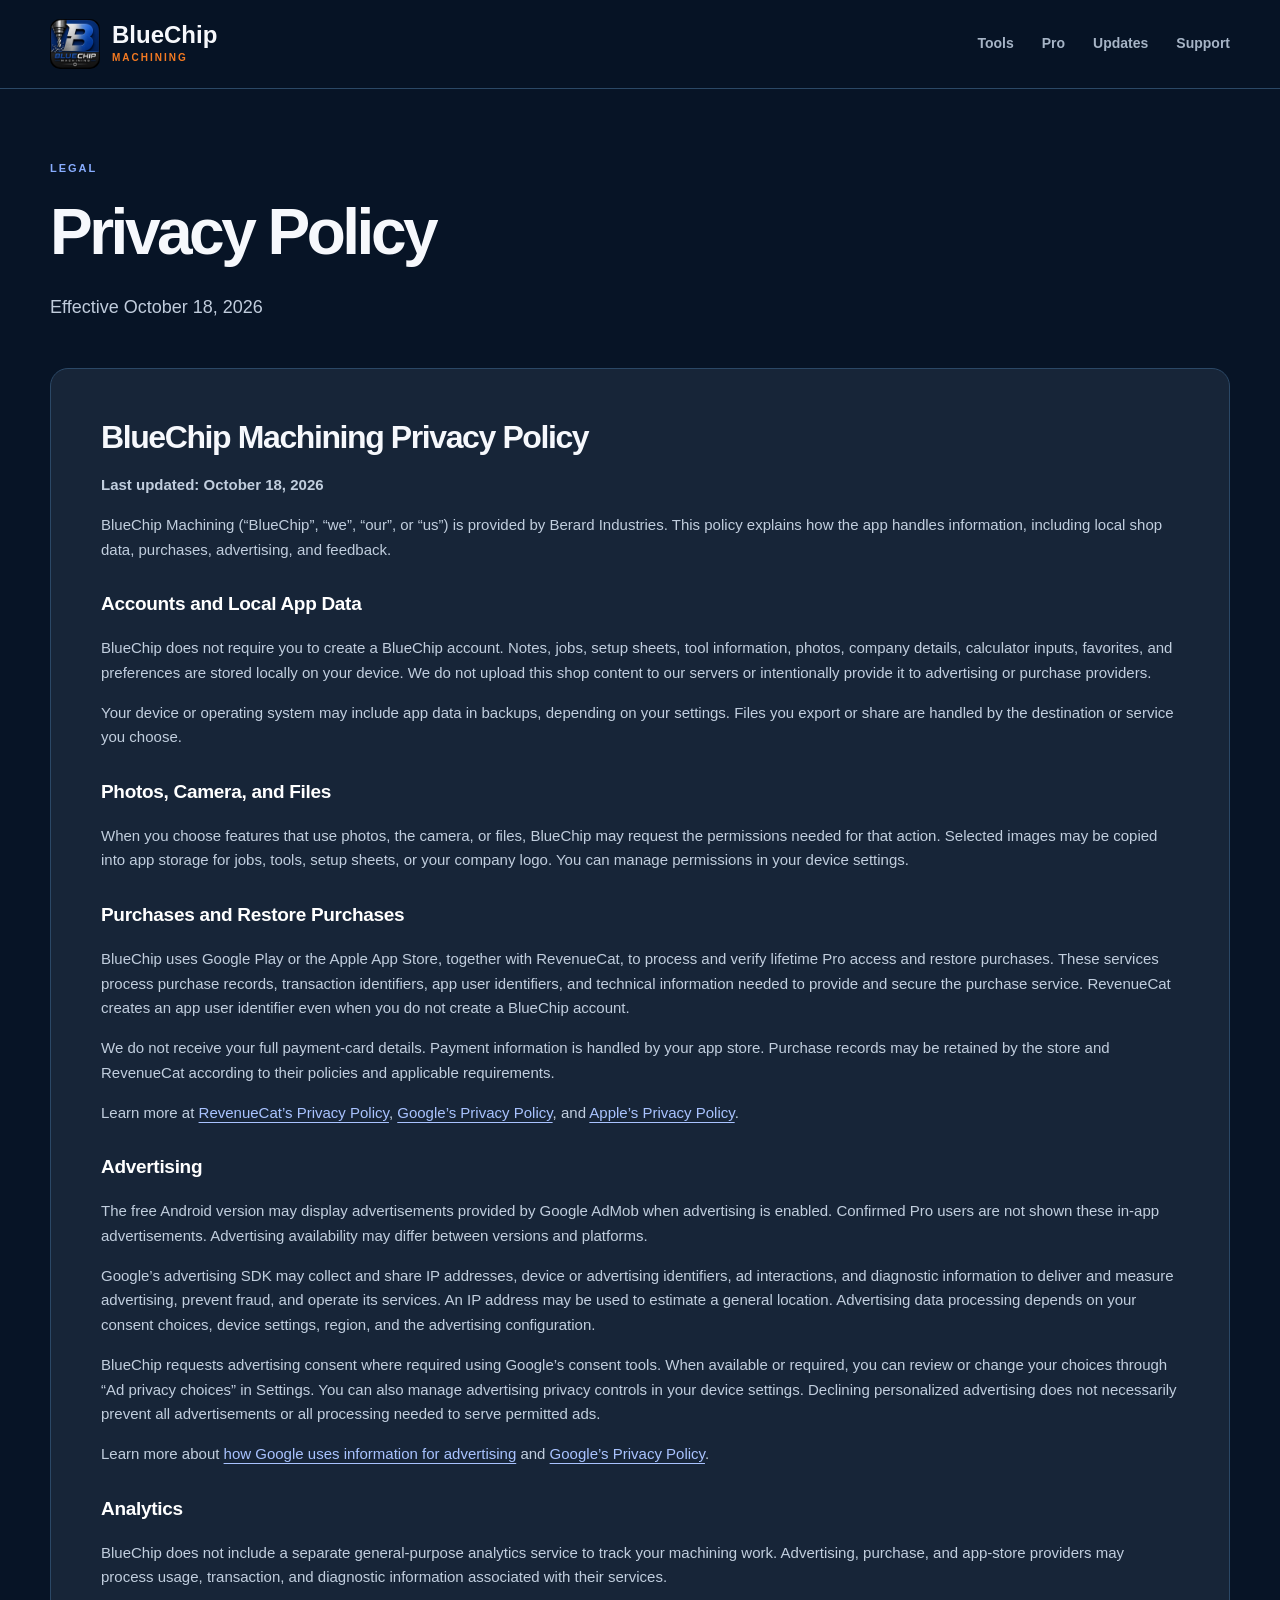
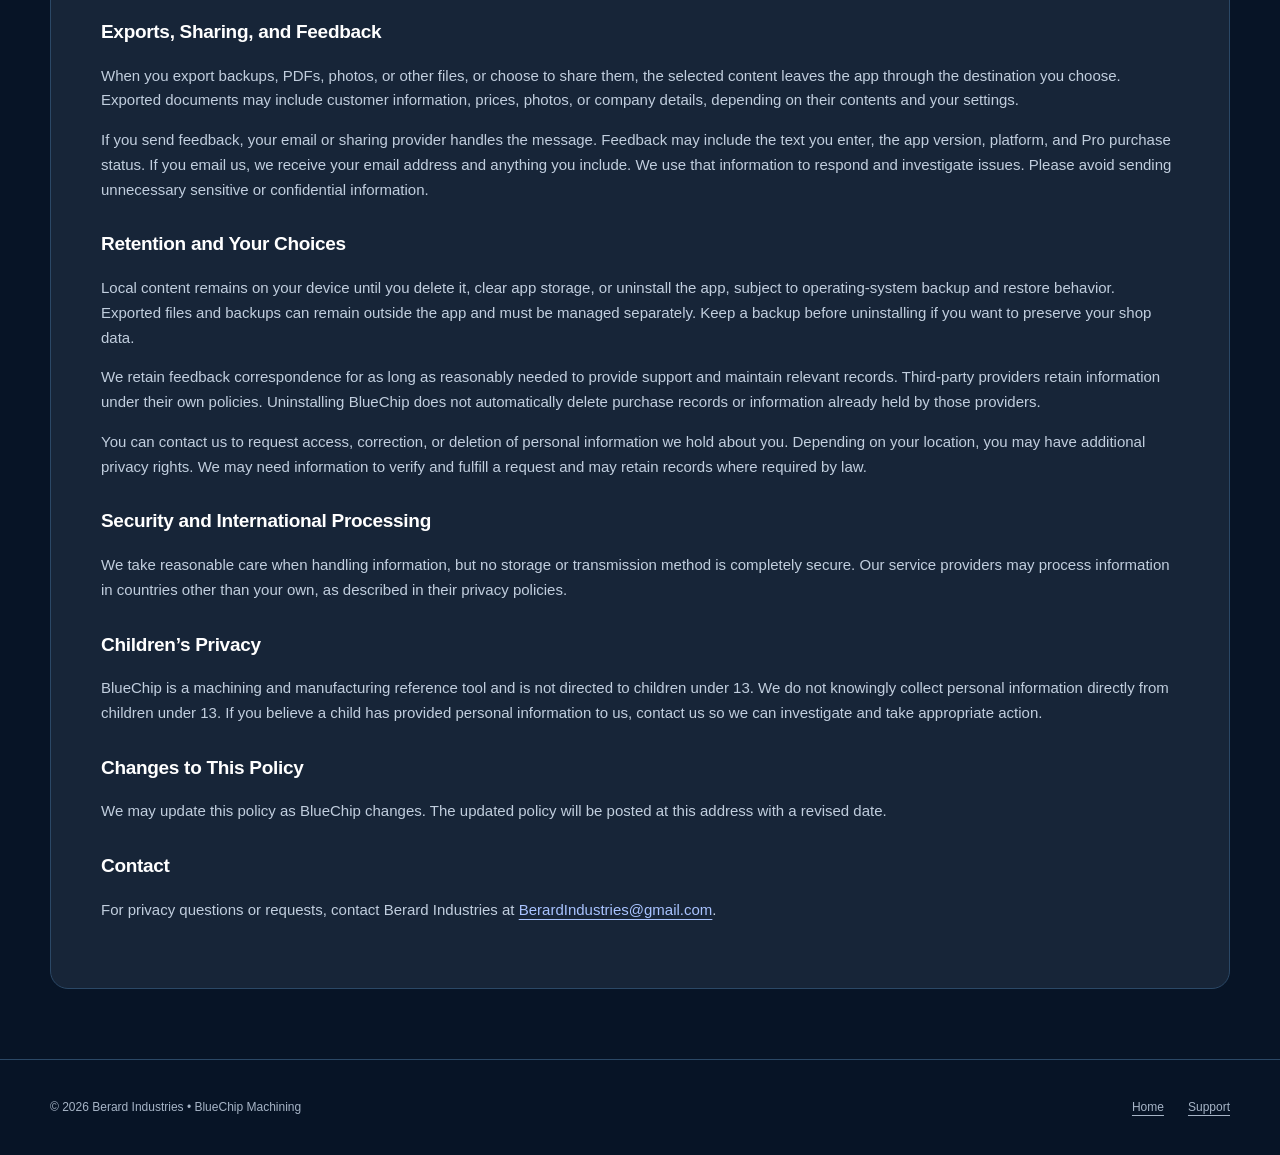
==== commit 3dec9787: "Add files via upload" ====
--- a/privacy.html
+++ b/privacy.html
@@ -1,54 +1,54 @@
-<!doctype html>
-<html lang="en"><head><meta charset="utf-8"><meta name="viewport" content="width=device-width,initial-scale=1"><meta name="theme-color" content="#050a12"><title>Privacy Policy | BlueChip Machining</title><link rel="icon" href="assets/bluechip-icon.webp"><link rel="stylesheet" href="style.css"></head>
-<body>
-<nav class="nav"><div class="container nav-inner"><a class="brand" href="index.html"><img src="assets/bluechip-icon.webp" alt=""><span><b>BLUE</b>CHIP <em>MACHINING</em></span></a><div class="nav-links"><a href="index.html">Home</a><a href="support.html">Support</a><a href="releases.html">Roadmap</a></div></div></nav>
-<header class="page-header"><div class="container"><div class="eyebrow">LEGAL</div><h1>Privacy Policy</h1><p class="lead">Effective October 18, 2026</p></div></header>
-<main class="container"><article class="paper">
-<h2>BlueChip Machining Privacy Policy</h2>
-<p><strong>Last updated: October 18, 2026</strong></p>
-<p>BlueChip Machining (“BlueChip”, “we”, “our”, or “us”) is provided by Berard Industries. This policy explains how the app handles information, including local shop data, purchases, advertising, and feedback.</p>
-
-<h3>Accounts and Local App Data</h3>
-<p>BlueChip does not require you to create a BlueChip account. Notes, jobs, setup sheets, tool information, photos, company details, calculator inputs, favorites, and preferences are stored locally on your device. We do not upload this shop content to our servers or intentionally provide it to advertising or purchase providers.</p>
-<p>Your device or operating system may include app data in backups, depending on your settings. Files you export or share are handled by the destination or service you choose.</p>
-
-<h3>Photos, Camera, and Files</h3>
-<p>When you choose features that use photos, the camera, or files, BlueChip may request the permissions needed for that action. Selected images may be copied into app storage for jobs, tools, setup sheets, or your company logo. You can manage permissions in your device settings.</p>
-
-<h3>Purchases and Restore Purchases</h3>
-<p>BlueChip uses Google Play or the Apple App Store, together with RevenueCat, to process and verify lifetime Pro access and restore purchases. These services process purchase records, transaction identifiers, app user identifiers, and technical information needed to provide and secure the purchase service. RevenueCat creates an app user identifier even when you do not create a BlueChip account.</p>
-<p>We do not receive your full payment-card details. Payment information is handled by your app store. Purchase records may be retained by the store and RevenueCat according to their policies and applicable requirements.</p>
-<p>Learn more at <a href="https://www.revenuecat.com/privacy-policy">RevenueCat’s Privacy Policy</a>, <a href="https://policies.google.com/privacy">Google’s Privacy Policy</a>, and <a href="https://www.apple.com/legal/privacy/">Apple’s Privacy Policy</a>.</p>
-
-<h3>Advertising</h3>
-<p>The free Android version may display advertisements provided by Google AdMob when advertising is enabled. Confirmed Pro users are not shown these in-app advertisements. Advertising availability may differ between versions and platforms.</p>
-<p>Google’s advertising SDK may collect and share IP addresses, device or advertising identifiers, ad interactions, and diagnostic information to deliver and measure advertising, prevent fraud, and operate its services. An IP address may be used to estimate a general location. Advertising data processing depends on your consent choices, device settings, region, and the advertising configuration.</p>
-<p>BlueChip requests advertising consent where required using Google’s consent tools. When available or required, you can review or change your choices through “Ad privacy choices” in Settings. You can also manage advertising privacy controls in your device settings. Declining personalized advertising does not necessarily prevent all advertisements or all processing needed to serve permitted ads.</p>
-<p>Learn more about <a href="https://policies.google.com/technologies/ads">how Google uses information for advertising</a> and <a href="https://policies.google.com/privacy">Google’s Privacy Policy</a>.</p>
-
-<h3>Analytics</h3>
-<p>BlueChip does not include a separate general-purpose analytics service to track your machining work. Advertising, purchase, and app-store providers may process usage, transaction, and diagnostic information associated with their services.</p>
-
-<h3>Exports, Sharing, and Feedback</h3>
-<p>When you export backups, PDFs, photos, or other files, or choose to share them, the selected content leaves the app through the destination you choose. Exported documents may include customer information, prices, photos, or company details, depending on their contents and your settings.</p>
-<p>If you send feedback, your email or sharing provider handles the message. Feedback may include the text you enter, the app version, platform, and Pro purchase status. If you email us, we receive your email address and anything you include. We use that information to respond and investigate issues. Please avoid sending unnecessary sensitive or confidential information.</p>
-
-<h3>Retention and Your Choices</h3>
-<p>Local content remains on your device until you delete it, clear app storage, or uninstall the app, subject to operating-system backup and restore behavior. Exported files and backups can remain outside the app and must be managed separately. Keep a backup before uninstalling if you want to preserve your shop data.</p>
-<p>We retain feedback correspondence for as long as reasonably needed to provide support and maintain relevant records. Third-party providers retain information under their own policies. Uninstalling BlueChip does not automatically delete purchase records or information already held by those providers.</p>
-<p>You can contact us to request access, correction, or deletion of personal information we hold about you. Depending on your location, you may have additional privacy rights. We may need information to verify and fulfill a request and may retain records where required by law.</p>
-
-<h3>Security and International Processing</h3>
-<p>We take reasonable care when handling information, but no storage or transmission method is completely secure. Our service providers may process information in countries other than your own, as described in their privacy policies.</p>
-
-<h3>Children’s Privacy</h3>
-<p>BlueChip is a machining and manufacturing reference tool and is not directed to children under 13. We do not knowingly collect personal information directly from children under 13. If you believe a child has provided personal information to us, contact us so we can investigate and take appropriate action.</p>
-
-<h3>Changes to This Policy</h3>
-<p>We may update this policy as BlueChip changes. The updated policy will be posted at this address with a revised date.</p>
-
-<h3>Contact</h3>
-<p>For privacy questions or requests, contact Berard Industries at <a href="mailto:BerardIndustries@gmail.com">BerardIndustries@gmail.com</a>.</p>
-</article></main>
-<footer class="footer"><div class="container footer-inner"><div>© 2026 Berard Industries • BlueChip Machining</div><div class="footer-links"><a href="index.html">Home</a><a href="support.html">Support</a></div></div></footer>
-</body></html>
+<!doctype html>
+<html lang="en"><head><meta charset="utf-8"><meta name="viewport" content="width=device-width,initial-scale=1"><meta name="theme-color" content="#050a12"><title>Privacy Policy | BlueChip Machining</title><link rel="icon" href="assets/bluechip-icon.webp"><link rel="stylesheet" href="style.css"></head>
+<body>
+<nav class="nav" aria-label="Main navigation"><div class="container nav-inner"><a class="brand" href="index.html"><img src="assets/bluechip-current.webp" alt=""><span><strong>BlueChip</strong><small>MACHINING</small></span></a><div class="nav-links"><a href="index.html#tools">Tools</a><a href="index.html#pro">Pro</a><a href="releases.html">Updates</a><a href="support.html">Support</a></div></div></nav>
+<header class="page-header"><div class="container"><div class="eyebrow">LEGAL</div><h1>Privacy Policy</h1><p class="lead">Effective October 18, 2026</p></div></header>
+<main id="main" class="container"><article class="paper">
+<h2>BlueChip Machining Privacy Policy</h2>
+<p><strong>Last updated: October 18, 2026</strong></p>
+<p>BlueChip Machining (“BlueChip”, “we”, “our”, or “us”) is provided by Berard Industries. This policy explains how the app handles information, including local shop data, purchases, advertising, and feedback.</p>
+
+<h3>Accounts and Local App Data</h3>
+<p>BlueChip does not require you to create a BlueChip account. Notes, jobs, setup sheets, tool information, photos, company details, calculator inputs, favorites, and preferences are stored locally on your device. We do not upload this shop content to our servers or intentionally provide it to advertising or purchase providers.</p>
+<p>Your device or operating system may include app data in backups, depending on your settings. Files you export or share are handled by the destination or service you choose.</p>
+
+<h3>Photos, Camera, and Files</h3>
+<p>When you choose features that use photos, the camera, or files, BlueChip may request the permissions needed for that action. Selected images may be copied into app storage for jobs, tools, setup sheets, or your company logo. You can manage permissions in your device settings.</p>
+
+<h3>Purchases and Restore Purchases</h3>
+<p>BlueChip uses Google Play or the Apple App Store, together with RevenueCat, to process and verify lifetime Pro access and restore purchases. These services process purchase records, transaction identifiers, app user identifiers, and technical information needed to provide and secure the purchase service. RevenueCat creates an app user identifier even when you do not create a BlueChip account.</p>
+<p>We do not receive your full payment-card details. Payment information is handled by your app store. Purchase records may be retained by the store and RevenueCat according to their policies and applicable requirements.</p>
+<p>Learn more at <a href="https://www.revenuecat.com/privacy-policy">RevenueCat’s Privacy Policy</a>, <a href="https://policies.google.com/privacy">Google’s Privacy Policy</a>, and <a href="https://www.apple.com/legal/privacy/">Apple’s Privacy Policy</a>.</p>
+
+<h3>Advertising</h3>
+<p>The free Android version may display advertisements provided by Google AdMob when advertising is enabled. Confirmed Pro users are not shown these in-app advertisements. Advertising availability may differ between versions and platforms.</p>
+<p>Google’s advertising SDK may collect and share IP addresses, device or advertising identifiers, ad interactions, and diagnostic information to deliver and measure advertising, prevent fraud, and operate its services. An IP address may be used to estimate a general location. Advertising data processing depends on your consent choices, device settings, region, and the advertising configuration.</p>
+<p>BlueChip requests advertising consent where required using Google’s consent tools. When available or required, you can review or change your choices through “Ad privacy choices” in Settings. You can also manage advertising privacy controls in your device settings. Declining personalized advertising does not necessarily prevent all advertisements or all processing needed to serve permitted ads.</p>
+<p>Learn more about <a href="https://policies.google.com/technologies/ads">how Google uses information for advertising</a> and <a href="https://policies.google.com/privacy">Google’s Privacy Policy</a>.</p>
+
+<h3>Analytics</h3>
+<p>BlueChip does not include a separate general-purpose analytics service to track your machining work. Advertising, purchase, and app-store providers may process usage, transaction, and diagnostic information associated with their services.</p>
+
+<h3>Exports, Sharing, and Feedback</h3>
+<p>When you export backups, PDFs, photos, or other files, or choose to share them, the selected content leaves the app through the destination you choose. Exported documents may include customer information, prices, photos, or company details, depending on their contents and your settings.</p>
+<p>If you send feedback, your email or sharing provider handles the message. Feedback may include the text you enter, the app version, platform, and Pro purchase status. If you email us, we receive your email address and anything you include. We use that information to respond and investigate issues. Please avoid sending unnecessary sensitive or confidential information.</p>
+
+<h3>Retention and Your Choices</h3>
+<p>Local content remains on your device until you delete it, clear app storage, or uninstall the app, subject to operating-system backup and restore behavior. Exported files and backups can remain outside the app and must be managed separately. Keep a backup before uninstalling if you want to preserve your shop data.</p>
+<p>We retain feedback correspondence for as long as reasonably needed to provide support and maintain relevant records. Third-party providers retain information under their own policies. Uninstalling BlueChip does not automatically delete purchase records or information already held by those providers.</p>
+<p>You can contact us to request access, correction, or deletion of personal information we hold about you. Depending on your location, you may have additional privacy rights. We may need information to verify and fulfill a request and may retain records where required by law.</p>
+
+<h3>Security and International Processing</h3>
+<p>We take reasonable care when handling information, but no storage or transmission method is completely secure. Our service providers may process information in countries other than your own, as described in their privacy policies.</p>
+
+<h3>Children’s Privacy</h3>
+<p>BlueChip is a machining and manufacturing reference tool and is not directed to children under 13. We do not knowingly collect personal information directly from children under 13. If you believe a child has provided personal information to us, contact us so we can investigate and take appropriate action.</p>
+
+<h3>Changes to This Policy</h3>
+<p>We may update this policy as BlueChip changes. The updated policy will be posted at this address with a revised date.</p>
+
+<h3>Contact</h3>
+<p>For privacy questions or requests, contact Berard Industries at <a href="mailto:BerardIndustries@gmail.com">BerardIndustries@gmail.com</a>.</p>
+</article></main>
+<footer class="footer"><div class="container footer-inner"><div>© 2026 Berard Industries • BlueChip Machining</div><div class="footer-links"><a href="index.html">Home</a><a href="support.html">Support</a></div></div></footer>
+</body></html>
--- a/style.css
+++ b/style.css
@@ -1,4 +1,3 @@
-:root{--bg:#050a12;--panel:#0c1727;--panel2:#101e31;--line:#203751;--blue:#2759e6;--blue2:#55a0ff;--orange:#ff7a1a;--text:#f5f8fd;--muted:#9aabc0;--shadow:0 28px 80px rgba(0,0,0,.42)}
-*{box-sizing:border-box}html{scroll-behavior:smooth}body{margin:0;font-family:Inter,ui-sans-serif,system-ui,-apple-system,BlinkMacSystemFont,"Segoe UI",sans-serif;color:var(--text);background:var(--bg);line-height:1.6}a{color:inherit}.container{width:min(1180px,calc(100% - 40px));margin:auto}.nav{position:sticky;top:0;z-index:50;background:rgba(5,10,18,.82);backdrop-filter:blur(18px);border-bottom:1px solid rgba(112,151,198,.14)}.nav-inner{min-height:74px;display:flex;align-items:center;justify-content:space-between;gap:24px}.brand{display:flex;align-items:center;gap:11px;text-decoration:none;font-weight:950;letter-spacing:.025em}.brand img{width:43px;height:43px;border-radius:10px;box-shadow:0 0 0 1px #29415c}.brand b{color:#5a8cff}.brand em{font-size:.7em;font-style:normal;color:#c0ccdc}.nav-links{display:flex;gap:24px;align-items:center}.nav-links a{text-decoration:none;color:var(--muted);font-weight:750;font-size:14px}.nav-links a:hover{color:#fff}.hero{position:relative;overflow:hidden;padding:92px 0 70px;background:radial-gradient(circle at 50% -10%,rgba(37,89,230,.34),transparent 35%),linear-gradient(180deg,#07101e 0%,#050a12 90%)}.hero:after{content:"";position:absolute;inset:auto 0 0;height:190px;background:linear-gradient(transparent,var(--bg));pointer-events:none}.blueprint-lines{position:absolute;inset:0;opacity:.17;background-image:linear-gradient(rgba(70,132,207,.25) 1px,transparent 1px),linear-gradient(90deg,rgba(70,132,207,.25) 1px,transparent 1px);background-size:52px 52px;mask-image:linear-gradient(to bottom,#000,transparent 85%)}.hero-copy{position:relative;z-index:2;text-align:center}.status{display:inline-flex;align-items:center;gap:9px;padding:7px 12px;border:1px solid #234365;border-radius:99px;background:rgba(12,26,45,.86);color:#b8c9dc;font-weight:800;font-size:12px;letter-spacing:.11em;text-transform:uppercase}.status span{width:7px;height:7px;border-radius:50%;background:var(--orange);box-shadow:0 0 14px rgba(255,122,26,.8)}h1{font-size:clamp(50px,7.5vw,92px);line-height:.96;margin:24px 0;letter-spacing:-.058em}h1 span{background:linear-gradient(90deg,#477fff,#7eb9ff);-webkit-background-clip:text;background-clip:text;color:transparent}.lead{font-size:clamp(18px,2vw,22px);color:#bcc9d9;max-width:820px;margin:0 auto}.hero-actions{display:flex;gap:13px;justify-content:center;flex-wrap:wrap;margin-top:32px}.btn{display:inline-flex;align-items:center;justify-content:center;gap:10px;min-height:50px;padding:0 21px;border-radius:11px;text-decoration:none;font-weight:900;border:1px solid transparent;transition:.2s transform,.2s border-color,.2s background}.btn:hover{transform:translateY(-2px)}.btn-primary{background:linear-gradient(135deg,#2a54d5,#3279f0);box-shadow:0 14px 30px rgba(39,89,230,.28)}.btn-primary span{font-size:20px}.btn-secondary{border-color:#31506e;background:#0b1829;color:#dbe6f3}.hero-meta{display:flex;gap:24px;justify-content:center;flex-wrap:wrap;margin:25px 0 48px;color:#879ab1;font-size:13px;font-weight:700}.hero-meta span:before{content:"";display:inline-block;width:4px;height:4px;margin:0 9px 3px 0;border-radius:50%;background:var(--orange)}.hero-visual{position:relative;z-index:2}.hero-visual img{width:100%;display:block;border-radius:25px;border:1px solid #2a4767;box-shadow:var(--shadow)}.section{padding:92px 0}.section-heading{display:flex;align-items:end;justify-content:space-between;gap:50px;margin-bottom:42px}.section-heading>div{max-width:670px}.section-heading>p{max-width:440px;margin:0;color:var(--muted);font-size:17px}.eyebrow{font-size:12px;letter-spacing:.19em;text-transform:uppercase;font-weight:950;color:var(--blue2)}h2{font-size:clamp(34px,5vw,54px);line-height:1.04;letter-spacing:-.04em;margin:9px 0 0}.feature-grid{display:grid;grid-template-columns:repeat(4,1fr);gap:16px}.feature{position:relative;overflow:hidden;background:linear-gradient(155deg,var(--panel2),#091321);border:1px solid var(--line);border-radius:19px;padding:25px;min-height:250px}.feature:hover{border-color:#345d89}.feature-wide{grid-column:span 2}.feature-number{position:absolute;right:18px;top:13px;color:rgba(116,157,206,.25);font-size:12px;font-weight:900;letter-spacing:.15em}.feature-icon{width:46px;height:46px;display:grid;place-items:center;border-radius:10px;background:linear-gradient(145deg,#244bc3,#2e6dea);border:1px solid #477bea;font-weight:950;font-size:19px;box-shadow:0 10px 25px rgba(29,76,200,.22)}.groove-icon{font-size:28px}.feature h3{font-size:20px;margin:20px 0 7px}.feature p{margin:0;color:var(--muted);font-size:15px}.tag-row{display:flex;gap:7px;flex-wrap:wrap;margin-top:20px}.tag-row span{padding:5px 9px;border:1px solid #294662;border-radius:6px;color:#aec1d6;background:#091728;font-size:11px;font-weight:800}.showcase-section{background:radial-gradient(circle at 80% 50%,rgba(38,86,221,.18),transparent 32%),#07101b;border-block:1px solid rgba(102,145,193,.13)}.showcase-grid{display:grid;grid-template-columns:.9fr 1.1fr;gap:84px;align-items:center}.showcase-copy p{color:var(--muted);font-size:18px}.check-list{list-style:none;padding:0;margin:28px 0}.check-list li{padding:9px 0;color:#d4dfeb}.check-list span{color:var(--orange);font-weight:950;margin-right:10px}.text-link{color:#69a8ff;text-underline-offset:5px;font-weight:850}.app-poster{max-width:560px;margin-left:auto;padding:10px;background:#0b1929;border:1px solid #2a4764;border-radius:25px;box-shadow:var(--shadow)}.app-poster img{width:100%;display:block;border-radius:16px}.promo-section{background:linear-gradient(180deg,#050a12,#07101a)}.section-heading.compact{margin-bottom:30px}.promo-frame{padding:10px;background:#0b1725;border:1px solid #203b59;border-radius:24px;box-shadow:var(--shadow)}.promo-frame img{width:100%;display:block;border-radius:15px}.tool-marquee{display:flex;gap:18px;align-items:center;justify-content:center;flex-wrap:wrap;margin-bottom:42px;color:#7489a1;font-size:11px;font-weight:950;letter-spacing:.12em}.tool-marquee i{width:5px;height:5px;border-radius:50%;background:var(--orange)}.cta{display:grid;grid-template-columns:auto 1fr auto;align-items:center;gap:27px;background:linear-gradient(120deg,#142d77,#2153d4 56%,#17397c);border:1px solid #477aed;border-radius:24px;padding:38px;box-shadow:0 24px 70px rgba(24,65,173,.28)}.cta>img{width:82px;height:82px;border-radius:18px}.cta h2{font-size:34px;margin:4px 0 5px}.cta p{margin:0;color:#d6e3ff;max-width:690px}.cta .eyebrow{color:#a9c8ff}.btn-light{background:#fff;color:#102451;white-space:nowrap}.page-header{position:relative;padding:68px 0 34px;background:radial-gradient(circle at 20% 0%,rgba(39,89,230,.22),transparent 35%)}.page-header h1{font-size:clamp(44px,6vw,64px);margin:12px 0}.page-header .lead{margin:0;max-width:700px}.paper{background:#f8fafc;color:#172033;border-radius:19px;padding:clamp(25px,5vw,52px);box-shadow:var(--shadow);margin-bottom:75px}.paper h2,.paper h3{color:#173b9e}.paper p,.paper li{color:#42506a}.paper a{color:#174dcc}.release{border-left:4px solid #397cff;padding:10px 0 10px 22px;margin:25px 0}.release+.release{margin-top:38px}.story-grid{display:grid;grid-template-columns:1fr 1fr;gap:18px}.story{padding:30px;background:var(--panel);border:1px solid var(--line);border-radius:19px}.story h3{font-size:24px;margin-top:0}.story p{color:var(--muted)}.small{font-size:14px;color:var(--muted)}.footer{border-top:1px solid rgba(116,151,190,.14);padding:32px 0 42px;color:#7f91a8;font-size:14px}.footer-inner{display:flex;justify-content:space-between;align-items:center;gap:24px;flex-wrap:wrap}.footer-brand{display:flex;align-items:center;gap:11px}.footer-brand img{width:38px;height:38px;border-radius:9px}.footer-brand strong,.footer-brand span{display:block}.footer-brand strong{color:#cdd8e5}.footer-brand span{font-size:12px}.footer-links{display:flex;gap:20px;flex-wrap:wrap}.footer a{text-decoration:none;color:#9fb0c4}
-@media(max-width:920px){.feature-grid{grid-template-columns:repeat(2,1fr)}.showcase-grid{grid-template-columns:1fr;gap:45px}.app-poster{margin:auto}.section-heading{align-items:start;flex-direction:column;gap:14px}.cta{grid-template-columns:auto 1fr}.cta .btn{grid-column:1/-1}.brand em{display:none}}
-@media(max-width:650px){.container{width:min(100% - 26px,1180px)}.nav-inner{min-height:66px}.brand span{font-size:13px}.brand img{width:38px;height:38px}.nav-links{gap:15px;overflow:auto}.nav-links a:nth-child(-n+2){display:none}.hero{padding-top:62px}.hero-meta{gap:8px 16px}.hero-visual img{border-radius:15px}.section{padding:67px 0}.feature-grid{grid-template-columns:1fr}.feature-wide{grid-column:auto}.feature{min-height:0}.cta{grid-template-columns:1fr;padding:28px}.cta>img{width:66px;height:66px}.story-grid{grid-template-columns:1fr}.paper{border-radius:14px}.page-header{padding-top:52px}}
+:root{--bg:#071426;--panel:#172538;--panel2:#1d2d42;--line:#2b4866;--blue:#2456d8;--orange:#f47a22;--text:#f6f8fc;--muted:#a6b4c6;--blue2:#88adff;color-scheme:dark}*{box-sizing:border-box}html{scroll-behavior:smooth;scroll-padding-top:100px}body{margin:0;background:var(--bg);color:var(--text);font-family:Segoe UI,Arial,sans-serif;line-height:1.65}a{color:inherit;text-underline-offset:4px}img{max-width:100%}.container{width:min(1180px,calc(100% - 48px));margin-inline:auto}.skip{position:fixed;top:-80px;left:20px;background:white;color:#071426;padding:12px;z-index:100}.skip:focus{top:12px}:focus-visible{outline:3px solid var(--orange);outline-offset:5px}.nav{position:sticky;top:0;z-index:30;background:#071426f5;border-bottom:1px solid var(--line)}.nav-inner{display:flex;justify-content:space-between;align-items:center;gap:24px;min-height:88px}.brand{display:flex;align-items:center;gap:12px;text-decoration:none}.brand img{width:50px;height:50px;object-fit:contain;border-radius:10px}.brand strong{display:block;font-size:24px;line-height:1.2}.brand small{display:block;color:var(--orange);font-size:10px;font-weight:800;letter-spacing:2px}.nav-links{display:flex;gap:28px}.nav-links a{font-size:14px;color:var(--muted);font-weight:700;text-decoration:none}.nav-links a:hover{color:white}.hero{padding:80px 0 64px;background:radial-gradient(ellipse at 90% 25%,#15336a80,transparent 60%)}.hero-grid{display:grid;grid-template-columns:1.12fr 1fr;gap:90px;align-items:center}.eyebrow{color:var(--blue2);font-size:11px;letter-spacing:2px;font-weight:850;margin:0 0 20px}.orange{color:var(--orange)}h1{font-size:clamp(48px,5.5vw,76px);line-height:1.05;letter-spacing:-3.5px;margin:22px 0 26px;font-weight:850}h1 span{color:var(--orange)}.lead{font-size:18px;color:#c0ccdc;max-width:580px;line-height:1.7}.hero-actions{display:flex;flex-wrap:wrap;gap:12px;margin:30px 0 24px}.btn{display:inline-flex;align-items:center;justify-content:center;gap:14px;min-height:50px;padding:12px 20px;border-radius:12px;font-weight:750;text-decoration:none;border:1px solid transparent;font-size:14px}.btn-primary{background:var(--blue);border-color:#3468f4;color:white}.btn-primary:hover{background:#3468f4}.btn-secondary{background:var(--panel);border-color:var(--line)}.hero-meta{display:flex;flex-wrap:wrap;gap:8px 20px;font-size:12px;color:var(--muted)}.hero-meta span:before{content:'+';color:var(--orange);margin-right:7px}.availability{font-size:12px;color:var(--muted);margin-top:30px;padding-left:16px;border-left:2px solid var(--orange)}.availability a{display:inline-block;margin-top:4px;color:#c9d8f1}.preview-wrap{max-width:425px;width:100%;justify-self:end}.preview-label{display:flex;justify-content:space-between;font-size:9px;letter-spacing:1.6px;color:var(--muted);margin-bottom:13px}.preview-label span{color:var(--orange)}.phone{background:#071426;border:1px solid #40608a;border-radius:26px;padding:24px 20px 0;box-shadow:0 26px 80px #0006;overflow:hidden}.phone-brand{display:flex;align-items:center;gap:12px}.phone-brand img{width:60px;height:60px;border-radius:12px}.phone-brand strong{font-size:23px;letter-spacing:-.7px}.phone-brand small{display:block;color:var(--orange);font-size:9px;letter-spacing:.8px;font-weight:800}.phone-intro{font-size:13px;line-height:1.7;color:var(--muted);margin:20px 0}.mock-search{border:1px solid var(--line);background:var(--panel);border-radius:11px;padding:12px;font-size:11px;color:var(--muted)}.mock-search span{margin-right:7px;color:#fff}.tip{margin:20px 0;border:1px solid var(--line);border-top:3px solid var(--blue);padding:12px 14px;background:var(--panel);border-radius:12px}.tip small{font-weight:800;letter-spacing:1.5px;color:var(--orange);font-size:9px}.tip p{font-size:12px;margin:6px 0 0;color:#d9e2ee}.mock-label{color:var(--muted);font-size:9px;letter-spacing:1.8px;font-weight:800;margin:18px 0 8px}.mock-primary{background:var(--blue);border:1px solid #3468f4;border-radius:13px;display:flex;align-items:center;gap:12px;padding:14px}.mock-primary img{width:38px;height:38px;object-fit:contain}.mock-primary strong{font-size:17px}.mock-primary small,.mock-note small{display:block;font-size:9px;color:#d1dff7}.mock-primary>span{margin-left:auto;font-size:28px}.mock-grid{display:grid;grid-template-columns:1fr 1fr;gap:9px;margin-top:9px}.mock-grid>div{background:var(--panel);border:1px solid var(--line);border-radius:12px;padding:13px}.mock-grid img{display:block;width:32px;height:32px;object-fit:contain;margin-bottom:6px}.mock-grid strong{font-size:12px;line-height:1.3;display:block}.mock-note{background:var(--panel);border:1px solid var(--line);border-radius:12px;display:flex;gap:12px;align-items:center;padding:12px;margin-bottom:18px}.mock-note>span{font-size:25px;color:var(--orange)}.mock-note strong{font-size:12px}.mock-note small{color:var(--muted)}.mock-nav{background:#1a2738;display:flex;justify-content:space-between;gap:6px;margin:0 -20px;padding:14px 15px;color:var(--muted);font-size:8px;border-top:1px solid var(--line)}.mock-nav .selected{color:#88adff}.mock-nav b{color:var(--orange)}.preview-caption{text-align:center;font-size:10px;color:var(--muted);margin:12px 0 0}.section{padding:88px 0;border-top:1px solid #203751}.section-heading{display:flex;align-items:end;justify-content:space-between;gap:50px;margin-bottom:36px}.section-heading>p{color:var(--muted);font-size:15px;max-width:370px;margin:0}h2{font-size:clamp(30px,3.8vw,44px);line-height:1.13;letter-spacing:-1.4px;margin:0 0 18px}h3{font-size:19px;line-height:1.3;letter-spacing:-.3px}.tool-grid{display:grid;grid-template-columns:repeat(3,1fr);gap:14px}.tool-card{background:var(--panel);border:1px solid var(--line);border-radius:17px;padding:26px}.tool-card img{object-fit:contain}.tool-card h3{margin:18px 0 7px}.tool-card p{margin:0;font-size:14px;color:var(--muted)}.tool-strip{display:flex;flex-wrap:wrap;gap:10px;margin-top:22px}.tool-strip span{background:#101f33;border:1px solid var(--line);border-radius:7px;padding:6px 10px;font-size:11px;color:#b7c8de}.tinted{background:#0c1a2c}.detail-grid{display:grid;grid-template-columns:repeat(3,1fr);gap:32px}.detail{padding:8px 0}.detail-symbol{color:var(--orange);font-size:28px;font-weight:800}.detail p{font-size:14px;color:var(--muted);line-height:1.9}.pro-layout{display:grid;grid-template-columns:.9fr 1.3fr;gap:65px;align-items:start}.muted{color:var(--muted);font-size:14px}.text-link{color:#a9c3ff;font-size:14px;font-weight:700}.plan-grid{display:grid;grid-template-columns:1fr 1fr;gap:12px}.plan{padding:25px 22px;border:1px solid var(--line);border-radius:16px;background:var(--panel)}.plan-name{font-size:10px;letter-spacing:1.7px;color:var(--muted);font-weight:800}.plan h3{font-size:20px}.plan ul{list-style:none;padding:0;font-size:12px;color:#c6d3e5}.plan li{margin-bottom:13px;padding-left:17px;position:relative}.plan li:before{content:'+';color:var(--orange);position:absolute;left:0}.pro-plan{background:var(--panel2);border-color:var(--orange)}.pro-plan .plan-name{color:var(--orange)}.badge{display:inline-block;color:#071426;background:var(--orange);font-size:9px;letter-spacing:.8px;font-weight:900;border-radius:6px;padding:5px 8px}.closing{background:#101f35}.closing-inner{display:flex;align-items:center;gap:28px}.closing-inner>img{border-radius:16px;flex-shrink:0}.closing h2{font-size:30px}.closing p:not(.eyebrow){font-size:14px;color:var(--muted)}.closing .btn{flex-shrink:0;margin-left:auto}.footer{padding:38px 0;color:var(--muted);font-size:12px;border-top:1px solid var(--line)}.footer-inner{display:flex;justify-content:space-between;gap:24px}.footer strong{font-size:15px;color:#f6f8fc}.footer p{margin-bottom:0}.footer-links{display:flex;gap:24px;flex-wrap:wrap;align-items:start}.page-header{padding-top:70px;padding-bottom:45px}.page-header h1{font-size:clamp(42px,5vw,64px)}.page-header .lead{margin:0}.paper{background:var(--panel);border:1px solid var(--line);border-radius:18px;padding:clamp(24px,5vw,50px);margin-bottom:70px;overflow-wrap:anywhere}.paper h2{font-size:32px}.paper h3{margin-top:30px;color:#fff}.paper p,.paper li{color:#c1cede;font-size:15px}.paper a{color:#a9c3ff}.release{padding:25px 0;border-bottom:1px solid var(--line)}.release:first-of-type{padding-top:5px}.release:last-of-type{border:0}.release h2{font-size:27px}.story-grid{display:grid;grid-template-columns:1fr 1fr;gap:20px}.story{background:var(--panel);border:1px solid var(--line);padding:32px;border-radius:17px}.story h2{font-size:28px}.story p{color:var(--muted);font-size:15px}.small{font-size:12px!important}.faq{padding:65px 0 80px}.faq h2{font-size:32px}details{border-bottom:1px solid var(--line);padding:18px 0}summary{cursor:pointer;font-weight:700}details p{max-width:800px;color:var(--muted);font-size:15px}
+@media(max-width:1000px){.hero-grid{gap:38px}.pro-layout{grid-template-columns:1fr;gap:28px}.closing-inner{flex-wrap:wrap}.closing .btn{margin-left:0}.phone-brand strong{font-size:20px}}@media(max-width:700px){.container{width:calc(100% - 32px)}.nav-inner{min-height:76px;gap:12px;flex-wrap:wrap;padding-block:12px}.brand img{width:38px;height:38px}.brand strong{font-size:19px}.brand small{font-size:8px}.nav-links{gap:14px}.nav-links a{font-size:12px}.hero{padding:42px 0}.hero-grid{grid-template-columns:1fr;gap:36px}.hero-copy{max-width:540px}h1{font-size:55px;letter-spacing:-2.5px}.lead{font-size:17px}.preview-wrap{justify-self:center;max-width:400px}.section{padding:55px 0}.section-heading{display:block}.section-heading>p{max-width:100%;margin-top:22px}.tool-grid{grid-template-columns:1fr 1fr}.tool-card{padding:19px}.tool-card h3{font-size:17px}.detail-grid{grid-template-columns:1fr;gap:15px}.detail{border-bottom:1px solid var(--line);padding-bottom:20px}.plan-grid,.story-grid{grid-template-columns:1fr}.footer-inner{flex-direction:column}.closing-inner>img{width:64px;height:64px}.page-header{padding-top:45px}.page-header h1{font-size:44px}.paper{margin-bottom:45px}}@media(max-width:380px){.nav-links{width:100%;justify-content:space-between}.tool-grid{grid-template-columns:1fr}.phone-brand strong{font-size:18px}.phone-brand img{width:50px;height:50px}}@media(prefers-reduced-motion:reduce){html{scroll-behavior:auto}}
+.hero-grid>*,.pro-layout>*,.plan-grid>*,.tool-grid>*,.detail-grid>*{min-width:0}.hero-copy,.preview-wrap{min-width:0}.phone-brand>div{min-width:0}.phone-brand strong{overflow-wrap:anywhere}@media(max-width:500px){.nav-links{width:100%;justify-content:space-between}.hero h1{font-size:clamp(40px,11vw,55px)}.hero-grid{grid-template-columns:minmax(0,1fr)}.hero-meta{gap:8px 12px}.phone-brand strong{font-size:20px}}
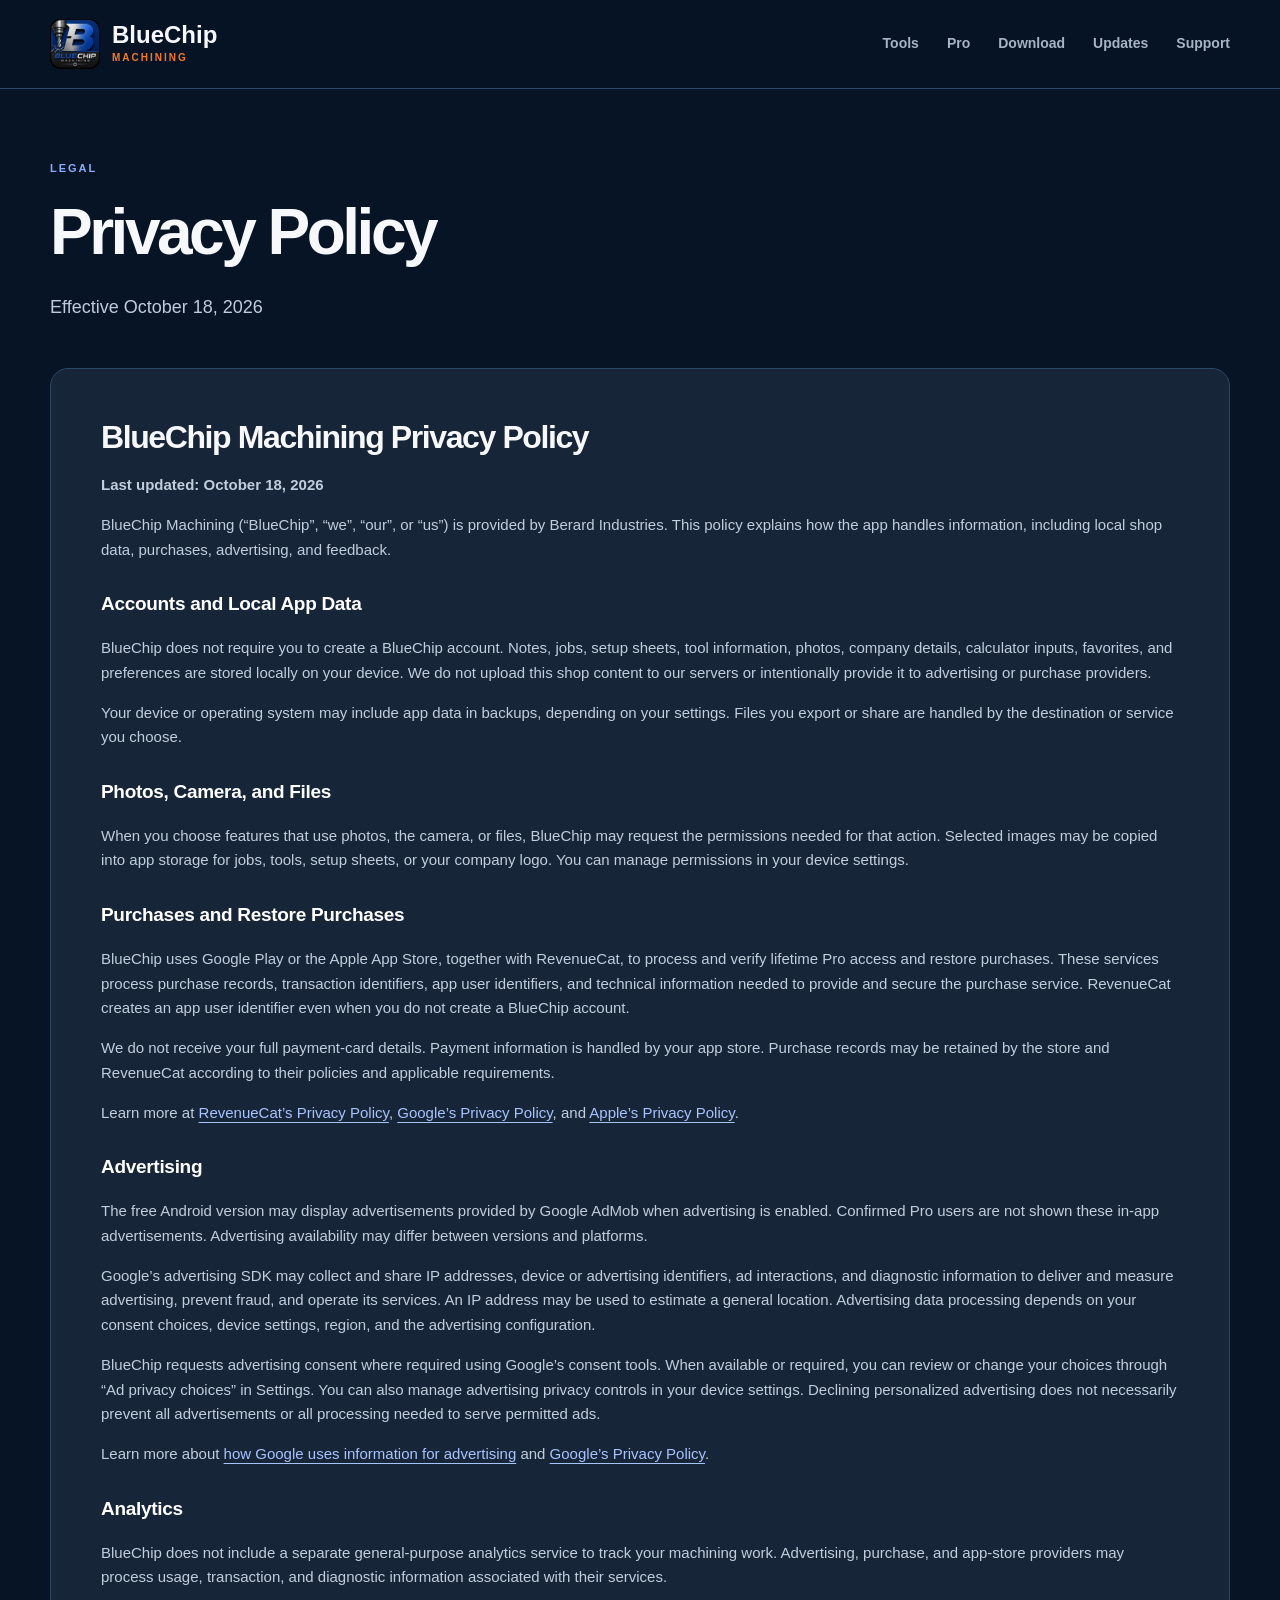
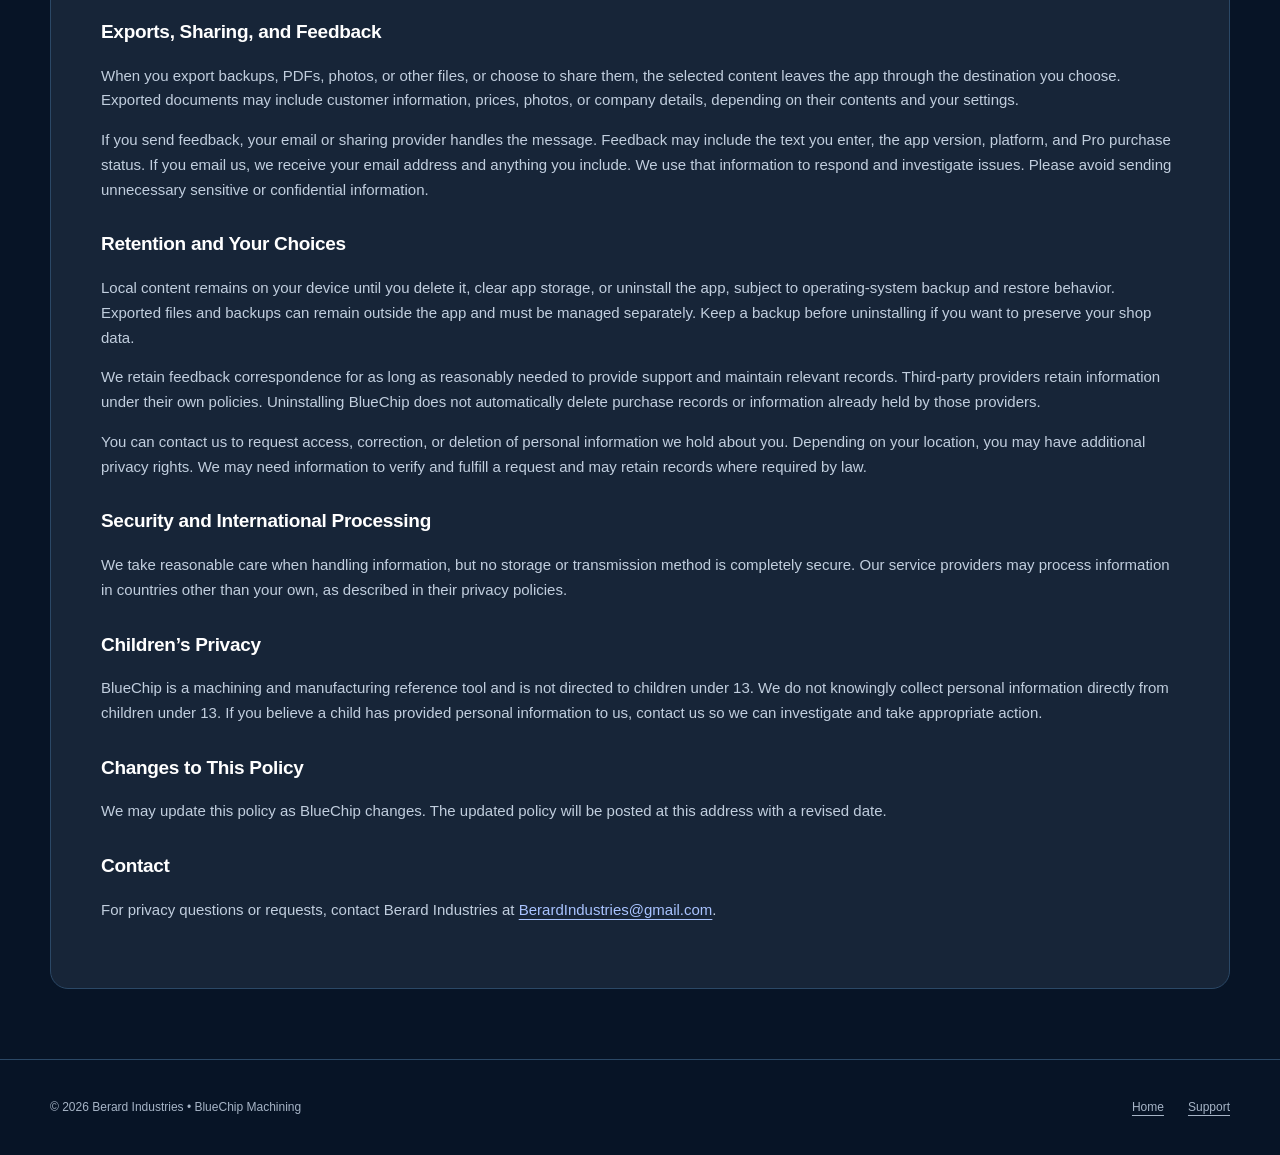
==== commit e0f7f108: "Add files via upload" ====
--- a/privacy.html
+++ b/privacy.html
@@ -1,54 +1,54 @@
-<!doctype html>
-<html lang="en"><head><meta charset="utf-8"><meta name="viewport" content="width=device-width,initial-scale=1"><meta name="theme-color" content="#050a12"><title>Privacy Policy | BlueChip Machining</title><link rel="icon" href="assets/bluechip-icon.webp"><link rel="stylesheet" href="style.css"></head>
-<body>
-<nav class="nav" aria-label="Main navigation"><div class="container nav-inner"><a class="brand" href="index.html"><img src="assets/bluechip-current.webp" alt=""><span><strong>BlueChip</strong><small>MACHINING</small></span></a><div class="nav-links"><a href="index.html#tools">Tools</a><a href="index.html#pro">Pro</a><a href="releases.html">Updates</a><a href="support.html">Support</a></div></div></nav>
-<header class="page-header"><div class="container"><div class="eyebrow">LEGAL</div><h1>Privacy Policy</h1><p class="lead">Effective October 18, 2026</p></div></header>
-<main id="main" class="container"><article class="paper">
-<h2>BlueChip Machining Privacy Policy</h2>
-<p><strong>Last updated: October 18, 2026</strong></p>
-<p>BlueChip Machining (“BlueChip”, “we”, “our”, or “us”) is provided by Berard Industries. This policy explains how the app handles information, including local shop data, purchases, advertising, and feedback.</p>
-
-<h3>Accounts and Local App Data</h3>
-<p>BlueChip does not require you to create a BlueChip account. Notes, jobs, setup sheets, tool information, photos, company details, calculator inputs, favorites, and preferences are stored locally on your device. We do not upload this shop content to our servers or intentionally provide it to advertising or purchase providers.</p>
-<p>Your device or operating system may include app data in backups, depending on your settings. Files you export or share are handled by the destination or service you choose.</p>
-
-<h3>Photos, Camera, and Files</h3>
-<p>When you choose features that use photos, the camera, or files, BlueChip may request the permissions needed for that action. Selected images may be copied into app storage for jobs, tools, setup sheets, or your company logo. You can manage permissions in your device settings.</p>
-
-<h3>Purchases and Restore Purchases</h3>
-<p>BlueChip uses Google Play or the Apple App Store, together with RevenueCat, to process and verify lifetime Pro access and restore purchases. These services process purchase records, transaction identifiers, app user identifiers, and technical information needed to provide and secure the purchase service. RevenueCat creates an app user identifier even when you do not create a BlueChip account.</p>
-<p>We do not receive your full payment-card details. Payment information is handled by your app store. Purchase records may be retained by the store and RevenueCat according to their policies and applicable requirements.</p>
-<p>Learn more at <a href="https://www.revenuecat.com/privacy-policy">RevenueCat’s Privacy Policy</a>, <a href="https://policies.google.com/privacy">Google’s Privacy Policy</a>, and <a href="https://www.apple.com/legal/privacy/">Apple’s Privacy Policy</a>.</p>
-
-<h3>Advertising</h3>
-<p>The free Android version may display advertisements provided by Google AdMob when advertising is enabled. Confirmed Pro users are not shown these in-app advertisements. Advertising availability may differ between versions and platforms.</p>
-<p>Google’s advertising SDK may collect and share IP addresses, device or advertising identifiers, ad interactions, and diagnostic information to deliver and measure advertising, prevent fraud, and operate its services. An IP address may be used to estimate a general location. Advertising data processing depends on your consent choices, device settings, region, and the advertising configuration.</p>
-<p>BlueChip requests advertising consent where required using Google’s consent tools. When available or required, you can review or change your choices through “Ad privacy choices” in Settings. You can also manage advertising privacy controls in your device settings. Declining personalized advertising does not necessarily prevent all advertisements or all processing needed to serve permitted ads.</p>
-<p>Learn more about <a href="https://policies.google.com/technologies/ads">how Google uses information for advertising</a> and <a href="https://policies.google.com/privacy">Google’s Privacy Policy</a>.</p>
-
-<h3>Analytics</h3>
-<p>BlueChip does not include a separate general-purpose analytics service to track your machining work. Advertising, purchase, and app-store providers may process usage, transaction, and diagnostic information associated with their services.</p>
-
-<h3>Exports, Sharing, and Feedback</h3>
-<p>When you export backups, PDFs, photos, or other files, or choose to share them, the selected content leaves the app through the destination you choose. Exported documents may include customer information, prices, photos, or company details, depending on their contents and your settings.</p>
-<p>If you send feedback, your email or sharing provider handles the message. Feedback may include the text you enter, the app version, platform, and Pro purchase status. If you email us, we receive your email address and anything you include. We use that information to respond and investigate issues. Please avoid sending unnecessary sensitive or confidential information.</p>
-
-<h3>Retention and Your Choices</h3>
-<p>Local content remains on your device until you delete it, clear app storage, or uninstall the app, subject to operating-system backup and restore behavior. Exported files and backups can remain outside the app and must be managed separately. Keep a backup before uninstalling if you want to preserve your shop data.</p>
-<p>We retain feedback correspondence for as long as reasonably needed to provide support and maintain relevant records. Third-party providers retain information under their own policies. Uninstalling BlueChip does not automatically delete purchase records or information already held by those providers.</p>
-<p>You can contact us to request access, correction, or deletion of personal information we hold about you. Depending on your location, you may have additional privacy rights. We may need information to verify and fulfill a request and may retain records where required by law.</p>
-
-<h3>Security and International Processing</h3>
-<p>We take reasonable care when handling information, but no storage or transmission method is completely secure. Our service providers may process information in countries other than your own, as described in their privacy policies.</p>
-
-<h3>Children’s Privacy</h3>
-<p>BlueChip is a machining and manufacturing reference tool and is not directed to children under 13. We do not knowingly collect personal information directly from children under 13. If you believe a child has provided personal information to us, contact us so we can investigate and take appropriate action.</p>
-
-<h3>Changes to This Policy</h3>
-<p>We may update this policy as BlueChip changes. The updated policy will be posted at this address with a revised date.</p>
-
-<h3>Contact</h3>
-<p>For privacy questions or requests, contact Berard Industries at <a href="mailto:BerardIndustries@gmail.com">BerardIndustries@gmail.com</a>.</p>
-</article></main>
-<footer class="footer"><div class="container footer-inner"><div>© 2026 Berard Industries • BlueChip Machining</div><div class="footer-links"><a href="index.html">Home</a><a href="support.html">Support</a></div></div></footer>
-</body></html>
+<!doctype html>
+<html lang="en"><head><meta charset="utf-8"><meta name="viewport" content="width=device-width,initial-scale=1"><meta name="theme-color" content="#050a12"><title>Privacy Policy | BlueChip Machining</title><link rel="icon" href="assets/bluechip-icon.webp"><link rel="stylesheet" href="style.css"></head>
+<body>
+<nav class="nav" aria-label="Main navigation"><div class="container nav-inner"><a class="brand" href="index.html"><img src="assets/bluechip-current.webp" alt=""><span><strong>BlueChip</strong><small>MACHINING</small></span></a><div class="nav-links"><a href="index.html#tools">Tools</a><a href="index.html#pro">Pro</a><a href="download.html">Download</a><a href="releases.html">Updates</a><a href="support.html">Support</a></div></div></nav>
+<header class="page-header"><div class="container"><div class="eyebrow">LEGAL</div><h1>Privacy Policy</h1><p class="lead">Effective October 18, 2026</p></div></header>
+<main id="main" class="container"><article class="paper">
+<h2>BlueChip Machining Privacy Policy</h2>
+<p><strong>Last updated: October 18, 2026</strong></p>
+<p>BlueChip Machining (“BlueChip”, “we”, “our”, or “us”) is provided by Berard Industries. This policy explains how the app handles information, including local shop data, purchases, advertising, and feedback.</p>
+
+<h3>Accounts and Local App Data</h3>
+<p>BlueChip does not require you to create a BlueChip account. Notes, jobs, setup sheets, tool information, photos, company details, calculator inputs, favorites, and preferences are stored locally on your device. We do not upload this shop content to our servers or intentionally provide it to advertising or purchase providers.</p>
+<p>Your device or operating system may include app data in backups, depending on your settings. Files you export or share are handled by the destination or service you choose.</p>
+
+<h3>Photos, Camera, and Files</h3>
+<p>When you choose features that use photos, the camera, or files, BlueChip may request the permissions needed for that action. Selected images may be copied into app storage for jobs, tools, setup sheets, or your company logo. You can manage permissions in your device settings.</p>
+
+<h3>Purchases and Restore Purchases</h3>
+<p>BlueChip uses Google Play or the Apple App Store, together with RevenueCat, to process and verify lifetime Pro access and restore purchases. These services process purchase records, transaction identifiers, app user identifiers, and technical information needed to provide and secure the purchase service. RevenueCat creates an app user identifier even when you do not create a BlueChip account.</p>
+<p>We do not receive your full payment-card details. Payment information is handled by your app store. Purchase records may be retained by the store and RevenueCat according to their policies and applicable requirements.</p>
+<p>Learn more at <a href="https://www.revenuecat.com/privacy-policy">RevenueCat’s Privacy Policy</a>, <a href="https://policies.google.com/privacy">Google’s Privacy Policy</a>, and <a href="https://www.apple.com/legal/privacy/">Apple’s Privacy Policy</a>.</p>
+
+<h3>Advertising</h3>
+<p>The free Android version may display advertisements provided by Google AdMob when advertising is enabled. Confirmed Pro users are not shown these in-app advertisements. Advertising availability may differ between versions and platforms.</p>
+<p>Google’s advertising SDK may collect and share IP addresses, device or advertising identifiers, ad interactions, and diagnostic information to deliver and measure advertising, prevent fraud, and operate its services. An IP address may be used to estimate a general location. Advertising data processing depends on your consent choices, device settings, region, and the advertising configuration.</p>
+<p>BlueChip requests advertising consent where required using Google’s consent tools. When available or required, you can review or change your choices through “Ad privacy choices” in Settings. You can also manage advertising privacy controls in your device settings. Declining personalized advertising does not necessarily prevent all advertisements or all processing needed to serve permitted ads.</p>
+<p>Learn more about <a href="https://policies.google.com/technologies/ads">how Google uses information for advertising</a> and <a href="https://policies.google.com/privacy">Google’s Privacy Policy</a>.</p>
+
+<h3>Analytics</h3>
+<p>BlueChip does not include a separate general-purpose analytics service to track your machining work. Advertising, purchase, and app-store providers may process usage, transaction, and diagnostic information associated with their services.</p>
+
+<h3>Exports, Sharing, and Feedback</h3>
+<p>When you export backups, PDFs, photos, or other files, or choose to share them, the selected content leaves the app through the destination you choose. Exported documents may include customer information, prices, photos, or company details, depending on their contents and your settings.</p>
+<p>If you send feedback, your email or sharing provider handles the message. Feedback may include the text you enter, the app version, platform, and Pro purchase status. If you email us, we receive your email address and anything you include. We use that information to respond and investigate issues. Please avoid sending unnecessary sensitive or confidential information.</p>
+
+<h3>Retention and Your Choices</h3>
+<p>Local content remains on your device until you delete it, clear app storage, or uninstall the app, subject to operating-system backup and restore behavior. Exported files and backups can remain outside the app and must be managed separately. Keep a backup before uninstalling if you want to preserve your shop data.</p>
+<p>We retain feedback correspondence for as long as reasonably needed to provide support and maintain relevant records. Third-party providers retain information under their own policies. Uninstalling BlueChip does not automatically delete purchase records or information already held by those providers.</p>
+<p>You can contact us to request access, correction, or deletion of personal information we hold about you. Depending on your location, you may have additional privacy rights. We may need information to verify and fulfill a request and may retain records where required by law.</p>
+
+<h3>Security and International Processing</h3>
+<p>We take reasonable care when handling information, but no storage or transmission method is completely secure. Our service providers may process information in countries other than your own, as described in their privacy policies.</p>
+
+<h3>Children’s Privacy</h3>
+<p>BlueChip is a machining and manufacturing reference tool and is not directed to children under 13. We do not knowingly collect personal information directly from children under 13. If you believe a child has provided personal information to us, contact us so we can investigate and take appropriate action.</p>
+
+<h3>Changes to This Policy</h3>
+<p>We may update this policy as BlueChip changes. The updated policy will be posted at this address with a revised date.</p>
+
+<h3>Contact</h3>
+<p>For privacy questions or requests, contact Berard Industries at <a href="mailto:BerardIndustries@gmail.com">BerardIndustries@gmail.com</a>.</p>
+</article></main>
+<footer class="footer"><div class="container footer-inner"><div>© 2026 Berard Industries • BlueChip Machining</div><div class="footer-links"><a href="index.html">Home</a><a href="support.html">Support</a></div></div></footer>
+</body></html>
